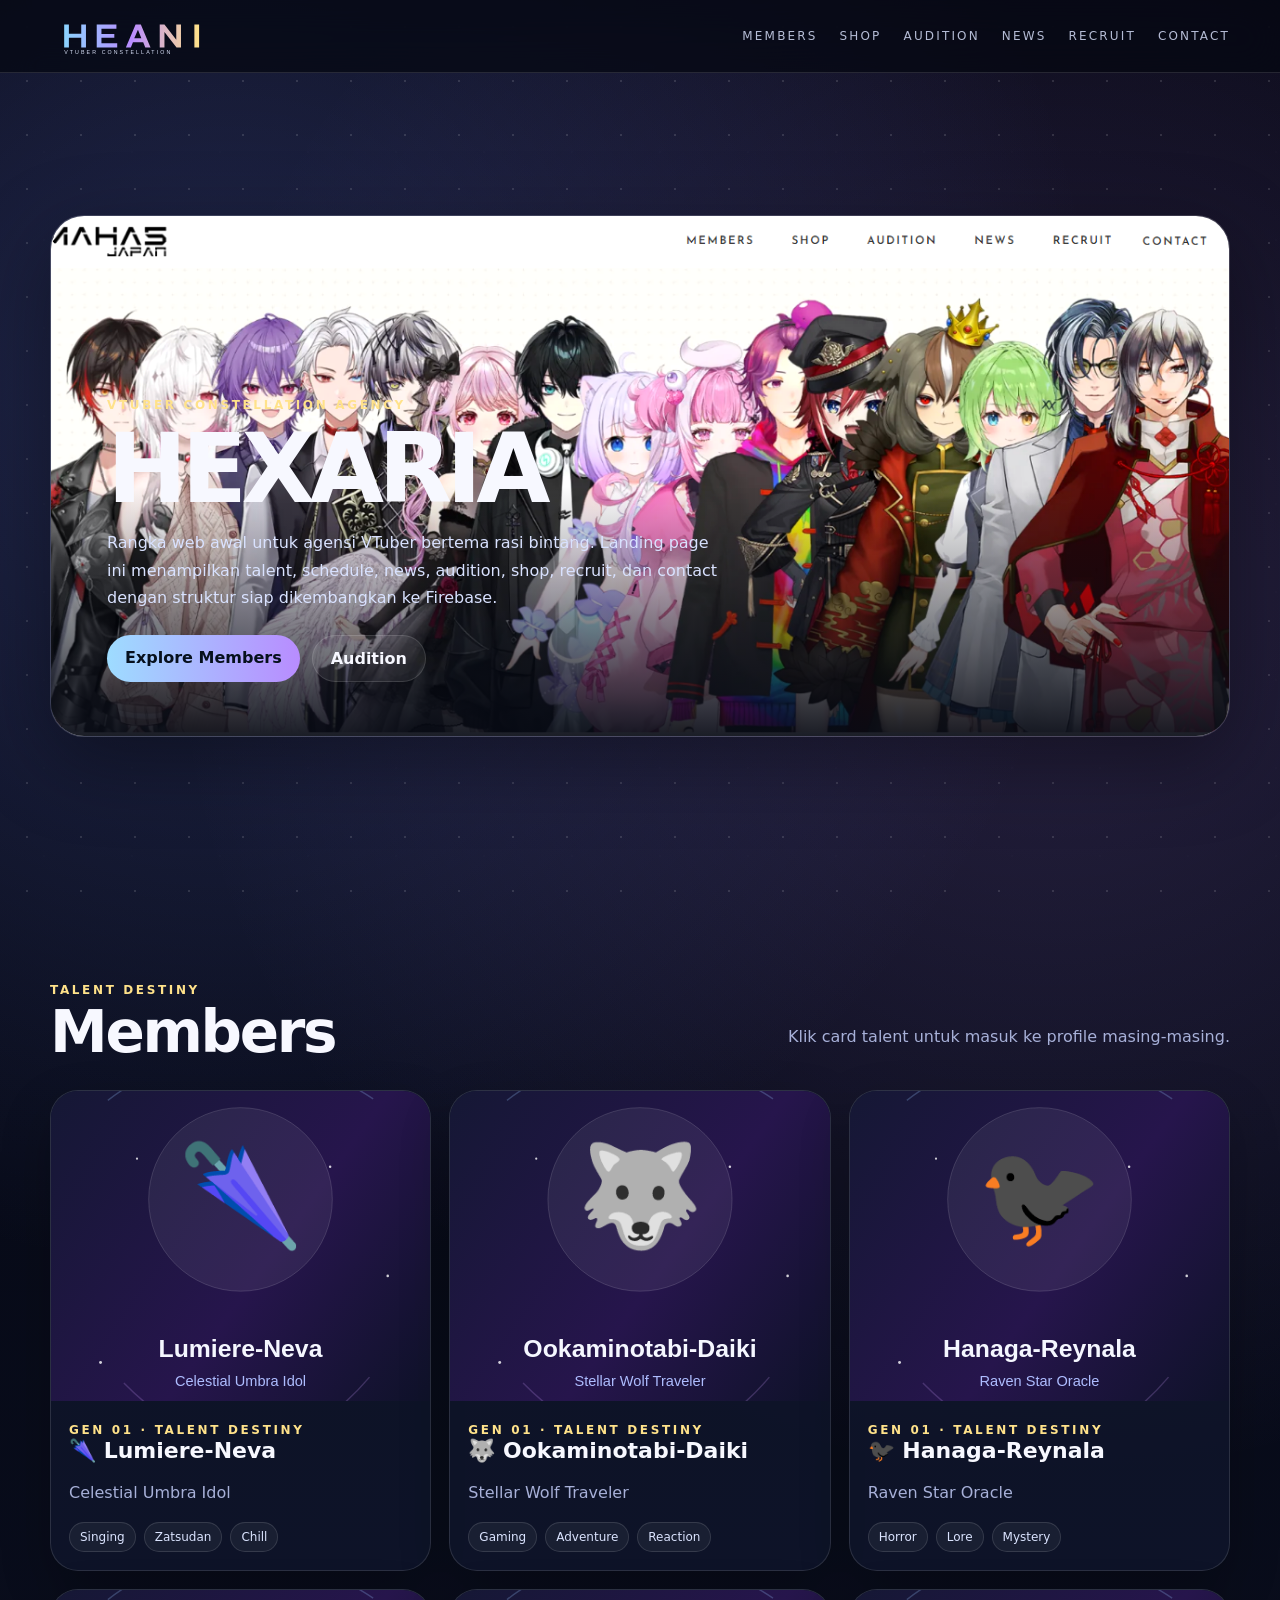
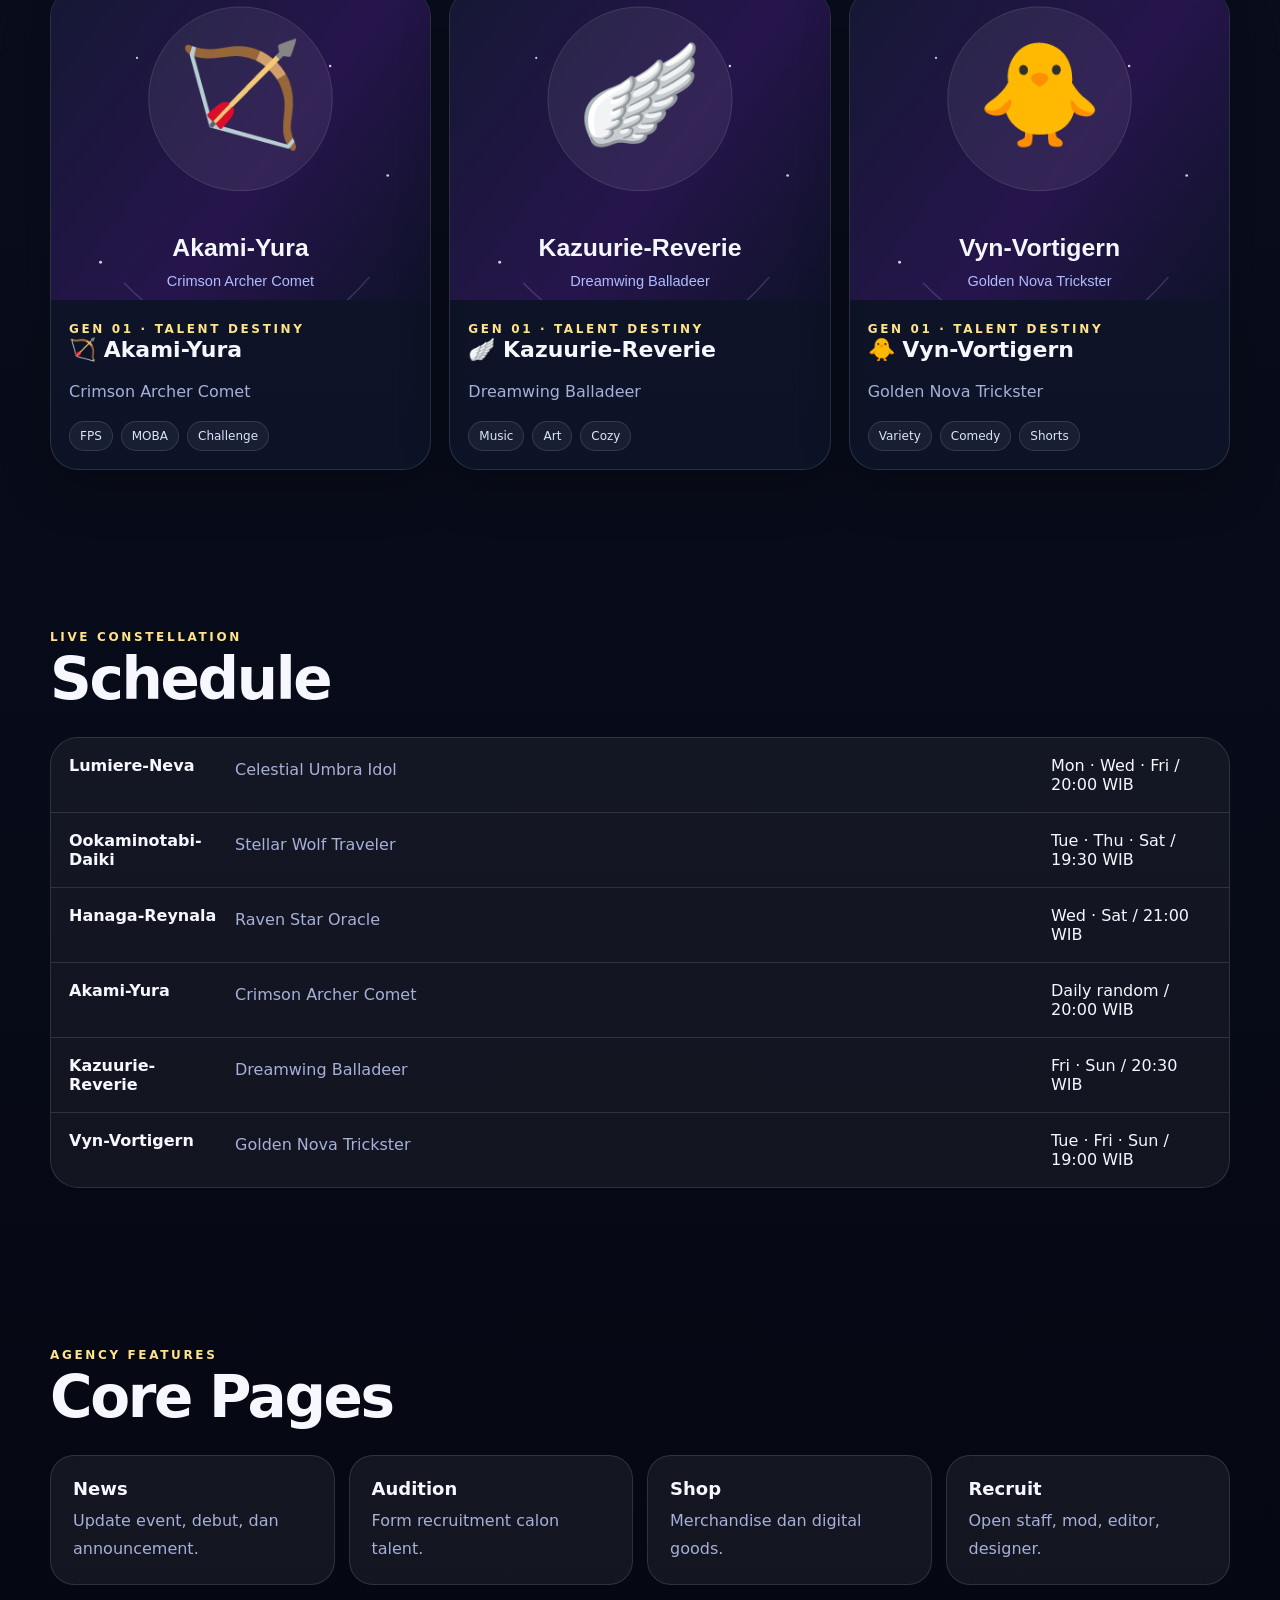
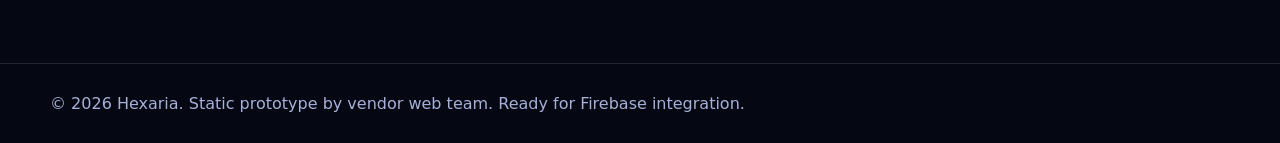
==== home.html @ 412ed4cd "Add files via upload" ====
<!doctype html><html lang="id"><head><meta charset="utf-8"><meta name="viewport" content="width=device-width,initial-scale=1"><title>Hexaria — VTuber Constellation</title><link rel="stylesheet" href="assets/css/style.css"></head><body><div class="stars"></div><header class="nav"><div class="container nav-inner"><a class="brand" href="home.html"><img src="assets/img/logo-hexaria.svg" alt="Hexaria logo"></a><nav class="nav-links"><a href="home.html#members">Members</a><a href="pages/shop.html">Shop</a><a href="pages/audition.html">Audition</a><a href="pages/news.html">News</a><a href="pages/recruit.html">Recruit</a><a href="pages/contact.html">Contact</a></nav><button class="hamb" type="button">Menu</button></div></header><main><section class="hero container"><div class="hero-grid"><div class="hero-card"><img src="assets/img/hero-talents.png" alt="Hexaria talent lineup"><div class="hero-copy"><span class="eyebrow">VTuber Constellation Agency</span><h1>HEXARIA</h1><p>Rangka web awal untuk agensi VTuber bertema rasi bintang. Landing page ini menampilkan talent, schedule, news, audition, shop, recruit, dan contact dengan struktur siap dikembangkan ke Firebase.</p><div class="actions"><a class="btn primary" href="#members">Explore Members</a><a class="btn" href="pages/audition.html">Audition</a></div></div></div></div></section><section id="members" class="section container"><div class="section-head"><div><span class="eyebrow">Talent Destiny</span><h2>Members</h2></div><p class="muted">Klik card talent untuk masuk ke profile masing-masing.</p></div><div id="talentGrid" class="talent-grid"></div></section><section class="section container"><div class="section-head"><div><span class="eyebrow">Live Constellation</span><h2>Schedule</h2></div></div><div id="scheduleRows" class="schedule"></div></section><section class="section container"><div class="section-head"><div><span class="eyebrow">Agency Features</span><h2>Core Pages</h2></div></div><div class="feature-grid"><a class="feature" href="pages/news.html"><b>News</b><span class="muted">Update event, debut, dan announcement.</span></a><a class="feature" href="pages/audition.html"><b>Audition</b><span class="muted">Form recruitment calon talent.</span></a><a class="feature" href="pages/shop.html"><b>Shop</b><span class="muted">Merchandise dan digital goods.</span></a><a class="feature" href="pages/recruit.html"><b>Recruit</b><span class="muted">Open staff, mod, editor, designer.</span></a></div></section></main><footer class="footer"><div class="container">© 2026 Hexaria. Static prototype by vendor web team. Ready for Firebase integration.</div></footer><script type="module" src="assets/js/app.js"></script><script type="module">Hexaria.initNav();Hexaria.renderTalents();Hexaria.renderSchedule();</script></body></html>
---- assets/css/style.css ----
:root{--bg:#070a14;--panel:rgba(16,22,44,.78);--panel2:rgba(255,255,255,.08);--text:#f7f8ff;--muted:#a7b0d8;--line:rgba(255,255,255,.12);--brand:#9edcff;--brand2:#b88cff;--gold:#ffe28a;--shadow:0 24px 80px rgba(0,0,0,.38)}*{box-sizing:border-box}html{scroll-behavior:smooth}body{margin:0;background:radial-gradient(circle at 18% 12%,rgba(119,140,255,.24),transparent 28%),radial-gradient(circle at 82% 18%,rgba(184,140,255,.18),transparent 30%),linear-gradient(180deg,#060713,#090d1c 52%,#050712);color:var(--text);font-family:Inter,ui-sans-serif,system-ui,-apple-system,Segoe UI,Arial,sans-serif;overflow-x:hidden}.stars,.stars:before,.stars:after{position:fixed;inset:0;content:"";pointer-events:none;background-image:radial-gradient(#fff 1px,transparent 1px);background-size:54px 54px;opacity:.13;z-index:-2}.stars:before{background-size:88px 88px;opacity:.09;transform:translateY(20px)}.stars:after{background-size:132px 132px;opacity:.06;transform:translateX(30px)}a{color:inherit;text-decoration:none}.container{width:min(1180px,calc(100% - 32px));margin:auto}.nav{position:sticky;top:0;z-index:20;backdrop-filter:blur(18px);background:rgba(5,7,17,.72);border-bottom:1px solid var(--line)}.nav-inner{height:72px;display:flex;align-items:center;justify-content:space-between;gap:16px}.brand{display:flex;align-items:center;gap:12px;font-weight:900;letter-spacing:.12em}.brand img{height:42px}.nav-links{display:flex;gap:22px;align-items:center;font-size:12px;letter-spacing:.18em;text-transform:uppercase;color:#dbe4ff}.nav-links a{opacity:.82}.nav-links a:hover{opacity:1;color:var(--brand)}.hamb{display:none;border:1px solid var(--line);background:var(--panel2);color:var(--text);border-radius:14px;padding:10px 12px}.hero{min-height:calc(100vh - 72px);display:grid;align-items:center;padding:42px 0 64px}.hero-grid{display:grid;grid-template-columns:1fr;gap:26px}.hero-card{position:relative;overflow:hidden;border:1px solid var(--line);background:linear-gradient(180deg,rgba(255,255,255,.08),rgba(255,255,255,.03));border-radius:34px;box-shadow:var(--shadow)}.hero-card img{display:block;width:100%;height:min(58vw,520px);object-fit:cover;object-position:center bottom;filter:saturate(1.08) contrast(1.03)}.hero-card:after{content:"";position:absolute;inset:auto 0 0;height:48%;background:linear-gradient(0deg,rgba(7,10,20,.92),transparent)}.hero-copy{position:absolute;left:clamp(20px,5vw,56px);bottom:clamp(18px,5vw,54px);z-index:2;max-width:650px}.eyebrow{color:var(--gold);font-weight:800;letter-spacing:.22em;text-transform:uppercase;font-size:12px}.hero h1{font-size:clamp(42px,8vw,96px);line-height:.92;margin:12px 0 12px;letter-spacing:-.06em}.hero p{color:#d9e2ff;line-height:1.7;max-width:620px}.actions{display:flex;gap:12px;flex-wrap:wrap;margin-top:24px}.btn{border:1px solid var(--line);border-radius:999px;padding:13px 18px;font-weight:800;background:rgba(255,255,255,.08);transition:.22s transform,.22s background}.btn:hover{transform:translateY(-2px);background:rgba(255,255,255,.14)}.btn.primary{background:linear-gradient(90deg,var(--brand),var(--brand2));color:#06101d;border:0}.section{padding:78px 0}.section-head{display:flex;align-items:end;justify-content:space-between;gap:18px;margin-bottom:24px}.section h2{font-size:clamp(30px,5vw,58px);margin:0;letter-spacing:-.04em}.muted{color:var(--muted);line-height:1.7}.talent-grid{display:grid;grid-template-columns:repeat(3,1fr);gap:18px}.talent-card{position:relative;overflow:hidden;border:1px solid var(--line);background:var(--panel);border-radius:28px;min-height:410px;box-shadow:0 20px 50px rgba(0,0,0,.24);transition:.25s transform,.25s border-color}.talent-card:hover{transform:translateY(-8px);border-color:rgba(158,220,255,.54)}.talent-card img{width:100%;height:310px;object-fit:cover;display:block}.talent-info{padding:18px}.talent-info h3{margin:0 0 6px;font-size:22px}.tags{display:flex;gap:8px;flex-wrap:wrap;margin-top:12px}.tag{font-size:12px;border:1px solid var(--line);border-radius:999px;padding:7px 10px;color:#dbe4ff;background:rgba(255,255,255,.05)}.feature-grid{display:grid;grid-template-columns:repeat(4,1fr);gap:14px}.feature{border:1px solid var(--line);border-radius:24px;background:rgba(255,255,255,.06);padding:22px}.feature b{display:block;font-size:18px;margin-bottom:8px}.schedule{border:1px solid var(--line);border-radius:28px;overflow:hidden;background:rgba(255,255,255,.05)}.row{display:grid;grid-template-columns:150px 1fr 160px;padding:18px;border-bottom:1px solid var(--line);gap:16px}.row:last-child{border-bottom:0}.footer{border-top:1px solid var(--line);padding:30px 0;color:var(--muted)}.loader-page{min-height:100vh;display:grid;place-items:center;padding:24px}.loader-box{text-align:center;width:min(560px,100%);border:1px solid var(--line);background:rgba(255,255,255,.06);border-radius:34px;padding:42px;box-shadow:var(--shadow)}.orbit{width:128px;height:128px;border:1px solid rgba(255,255,255,.16);border-radius:50%;margin:0 auto 26px;position:relative;animation:spin 2.8s linear infinite}.orbit:before,.orbit:after{content:"";position:absolute;border-radius:50%}.orbit:before{width:18px;height:18px;background:var(--brand);top:8px;left:18px;box-shadow:0 0 35px var(--brand)}.orbit:after{width:46px;height:46px;background:linear-gradient(135deg,var(--brand),var(--brand2));inset:40px;box-shadow:0 0 60px rgba(184,140,255,.6)}@keyframes spin{to{transform:rotate(360deg)}}.profile-hero{display:grid;grid-template-columns:420px 1fr;gap:34px;align-items:center;padding:62px 0}.profile-art{border:1px solid var(--line);border-radius:34px;overflow:hidden;background:rgba(255,255,255,.06);box-shadow:var(--shadow)}.profile-art img{display:block;width:100%}.profile-copy h1{font-size:clamp(40px,7vw,78px);line-height:.95;margin:8px 0 12px}.profile-stats{display:grid;grid-template-columns:repeat(3,1fr);gap:12px;margin:24px 0}.stat{border:1px solid var(--line);border-radius:18px;padding:14px;background:rgba(255,255,255,.06)}@media(max-width:900px){.nav-links{display:none;position:absolute;top:72px;left:16px;right:16px;flex-direction:column;align-items:stretch;padding:18px;border:1px solid var(--line);border-radius:22px;background:rgba(8,11,24,.96)}.nav-links.open{display:flex}.hamb{display:block}.talent-grid{grid-template-columns:1fr 1fr}.feature-grid{grid-template-columns:1fr 1fr}.profile-hero{grid-template-columns:1fr}.row{grid-template-columns:1fr}.hero-card img{height:540px}}@media(max-width:560px){.container{width:min(100% - 22px,1180px)}.talent-grid,.feature-grid{grid-template-columns:1fr}.hero-card{border-radius:24px}.hero-card img{height:560px}.hero-copy{left:18px;right:18px}.loader-box{padding:28px}.profile-stats{grid-template-columns:1fr}.brand img{height:34px}}@media(prefers-reduced-motion:reduce){*,*:before,*:after{animation:none!important;transition:none!important}}
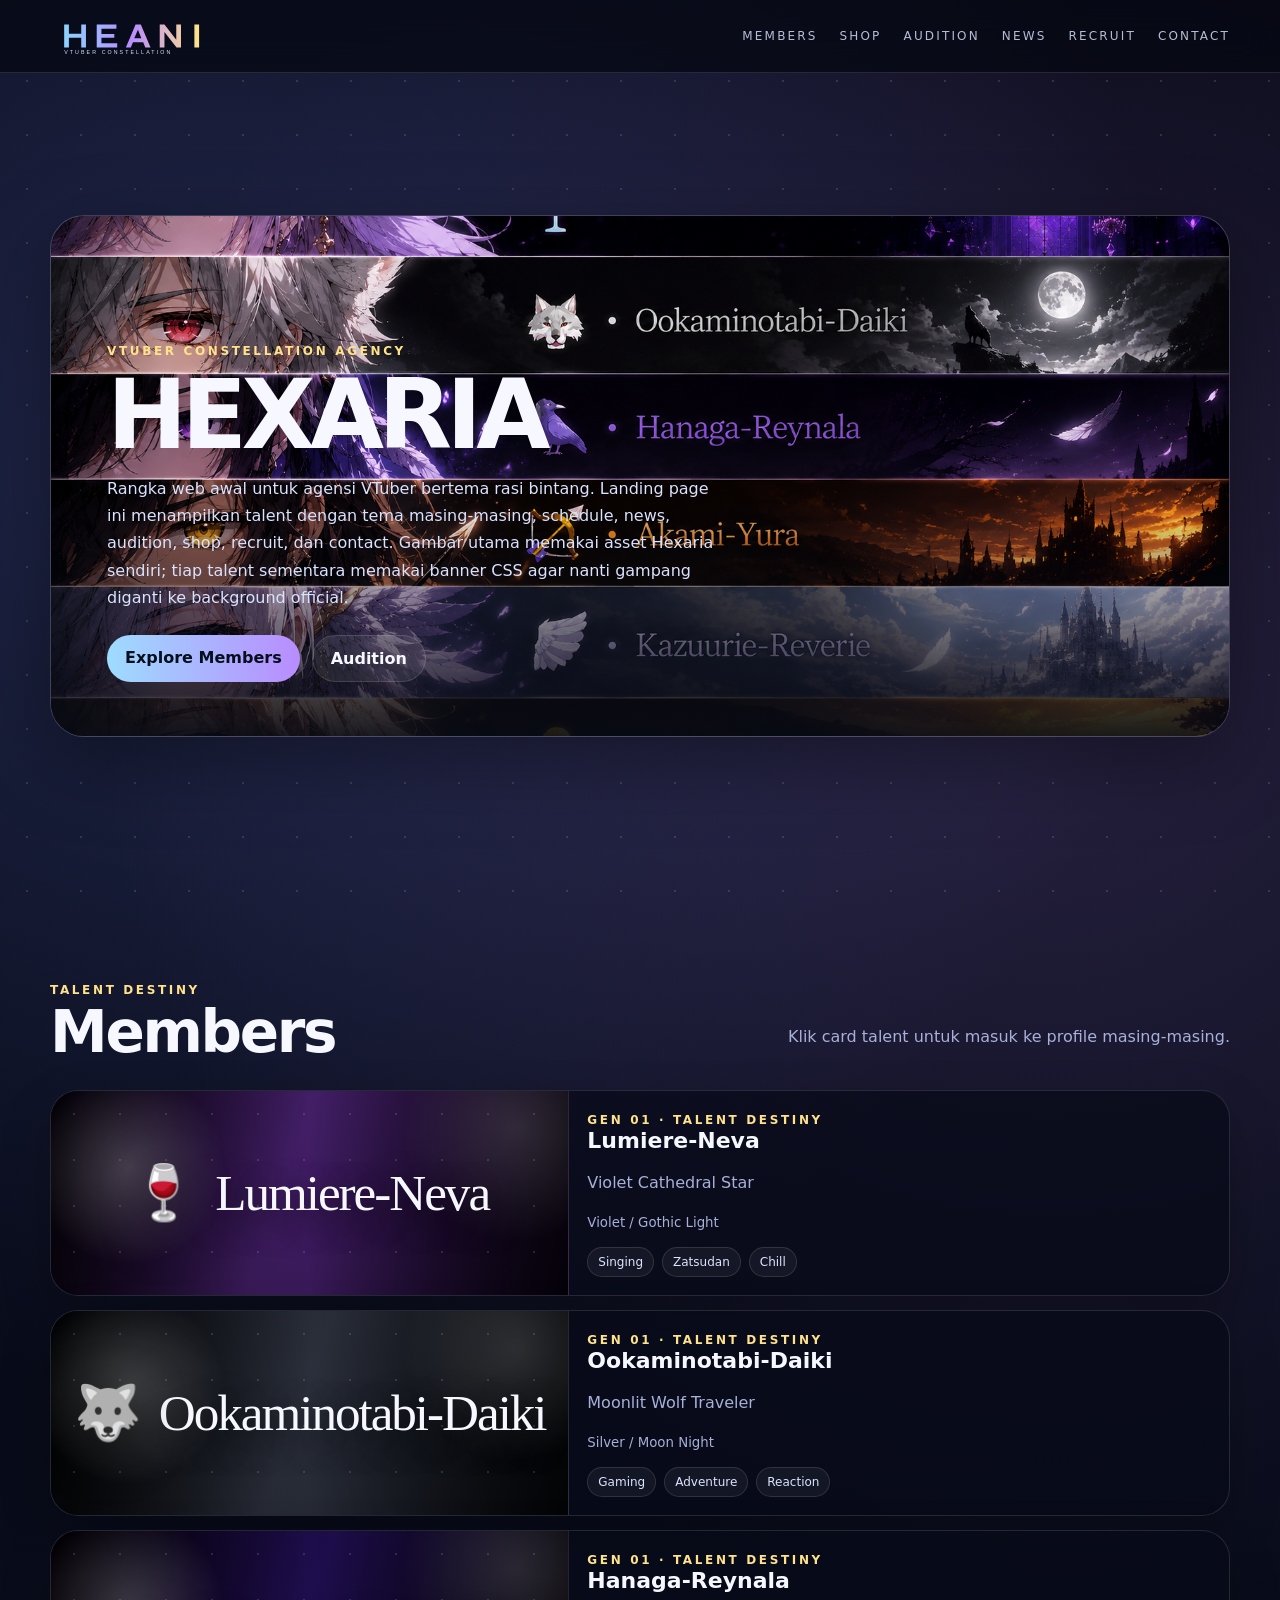
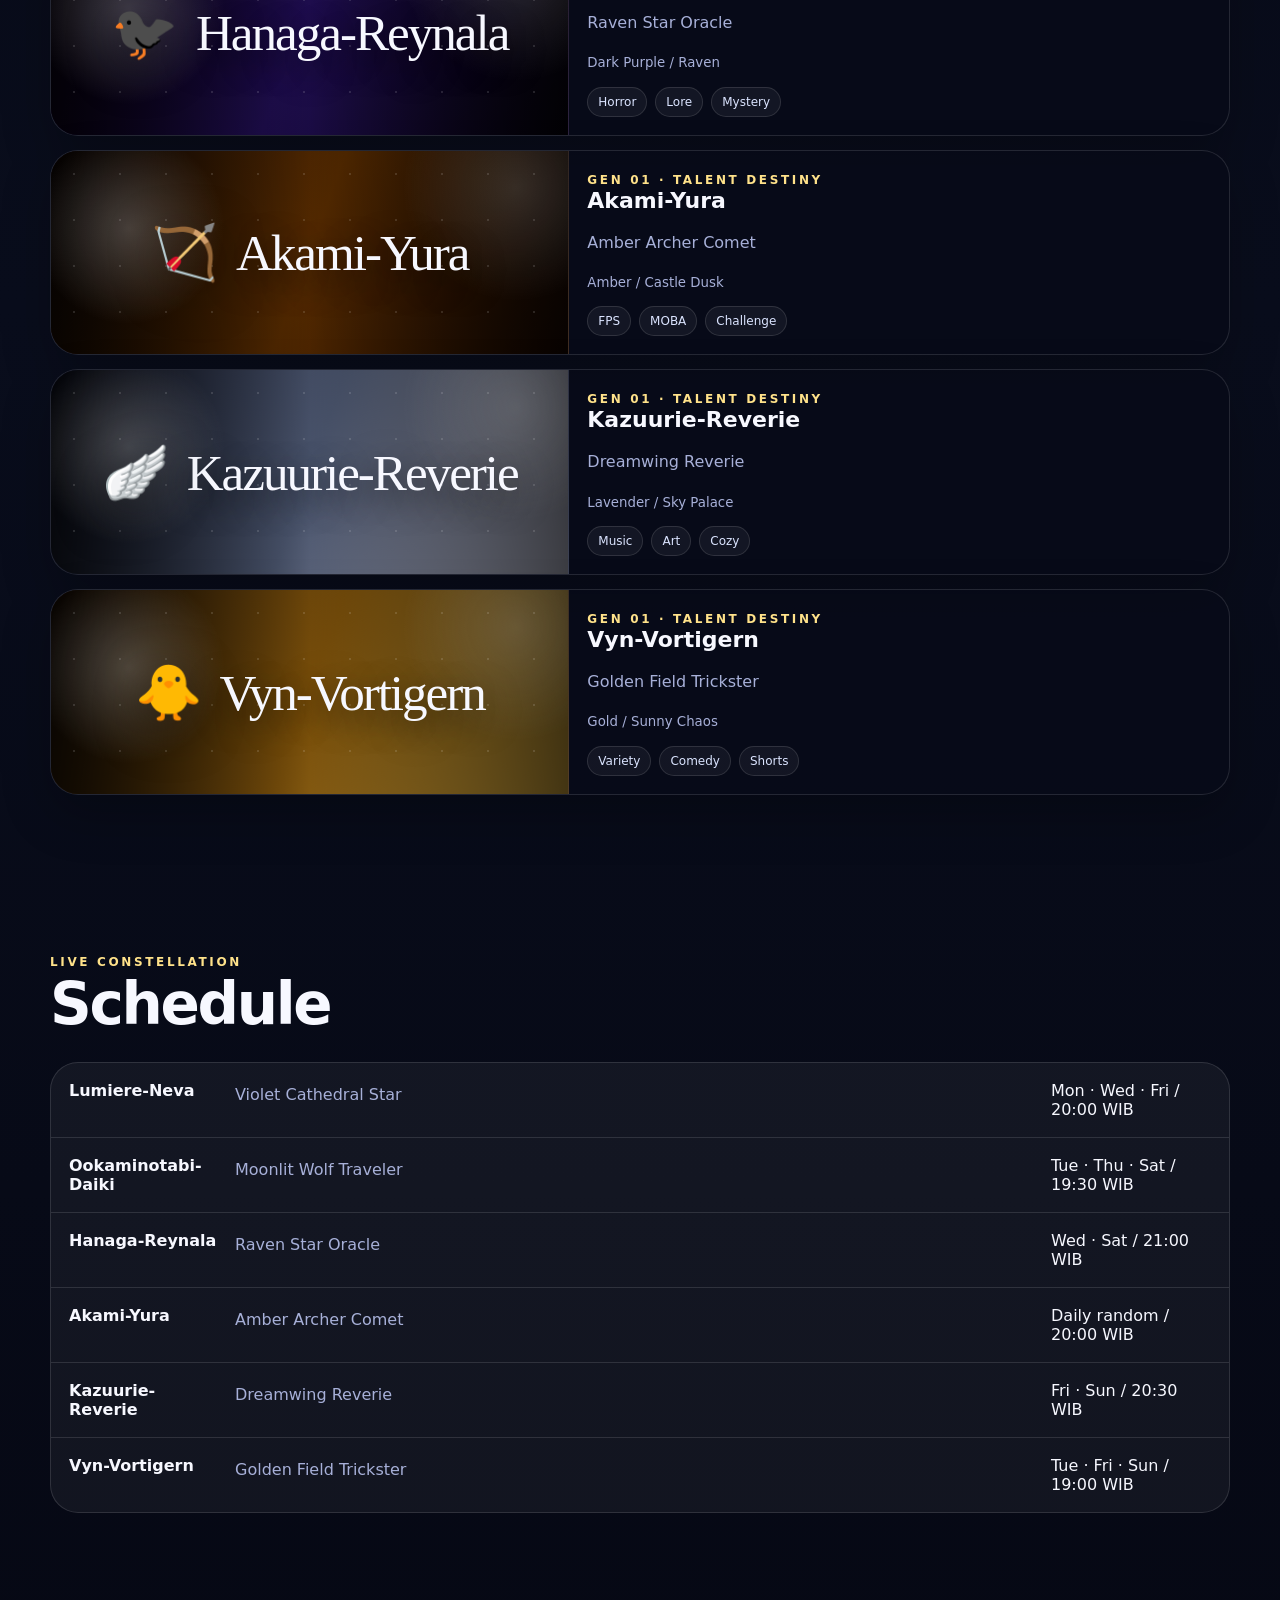
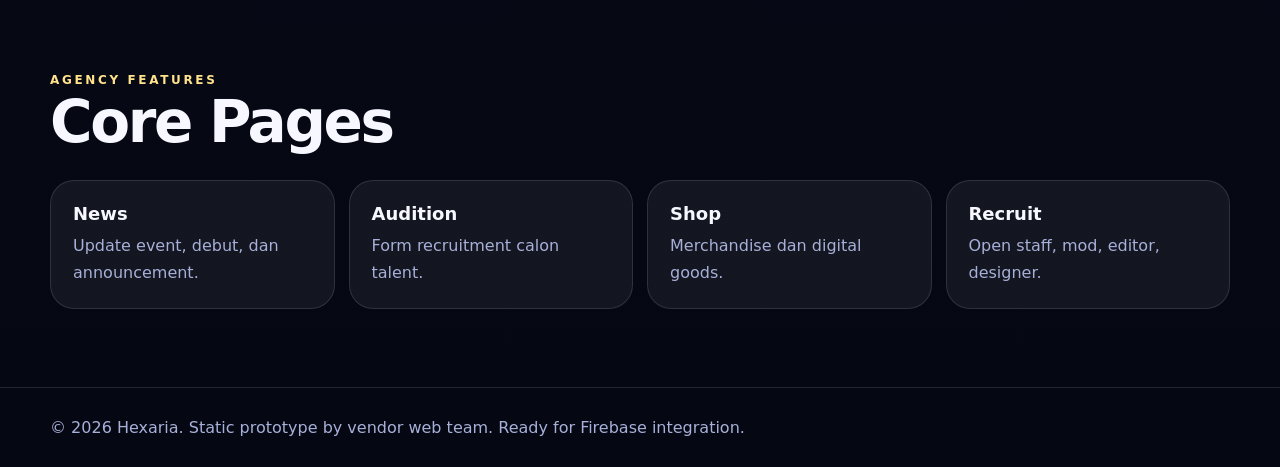
==== commit 8dae3ed4: "Add files via upload" ====
--- a/home.html
+++ b/home.html
@@ -1 +1 @@
-<!doctype html><html lang="id"><head><meta charset="utf-8"><meta name="viewport" content="width=device-width,initial-scale=1"><title>Hexaria — VTuber Constellation</title><link rel="stylesheet" href="assets/css/style.css"></head><body><div class="stars"></div><header class="nav"><div class="container nav-inner"><a class="brand" href="home.html"><img src="assets/img/logo-hexaria.svg" alt="Hexaria logo"></a><nav class="nav-links"><a href="home.html#members">Members</a><a href="pages/shop.html">Shop</a><a href="pages/audition.html">Audition</a><a href="pages/news.html">News</a><a href="pages/recruit.html">Recruit</a><a href="pages/contact.html">Contact</a></nav><button class="hamb" type="button">Menu</button></div></header><main><section class="hero container"><div class="hero-grid"><div class="hero-card"><img src="assets/img/hero-talents.png" alt="Hexaria talent lineup"><div class="hero-copy"><span class="eyebrow">VTuber Constellation Agency</span><h1>HEXARIA</h1><p>Rangka web awal untuk agensi VTuber bertema rasi bintang. Landing page ini menampilkan talent, schedule, news, audition, shop, recruit, dan contact dengan struktur siap dikembangkan ke Firebase.</p><div class="actions"><a class="btn primary" href="#members">Explore Members</a><a class="btn" href="pages/audition.html">Audition</a></div></div></div></div></section><section id="members" class="section container"><div class="section-head"><div><span class="eyebrow">Talent Destiny</span><h2>Members</h2></div><p class="muted">Klik card talent untuk masuk ke profile masing-masing.</p></div><div id="talentGrid" class="talent-grid"></div></section><section class="section container"><div class="section-head"><div><span class="eyebrow">Live Constellation</span><h2>Schedule</h2></div></div><div id="scheduleRows" class="schedule"></div></section><section class="section container"><div class="section-head"><div><span class="eyebrow">Agency Features</span><h2>Core Pages</h2></div></div><div class="feature-grid"><a class="feature" href="pages/news.html"><b>News</b><span class="muted">Update event, debut, dan announcement.</span></a><a class="feature" href="pages/audition.html"><b>Audition</b><span class="muted">Form recruitment calon talent.</span></a><a class="feature" href="pages/shop.html"><b>Shop</b><span class="muted">Merchandise dan digital goods.</span></a><a class="feature" href="pages/recruit.html"><b>Recruit</b><span class="muted">Open staff, mod, editor, designer.</span></a></div></section></main><footer class="footer"><div class="container">© 2026 Hexaria. Static prototype by vendor web team. Ready for Firebase integration.</div></footer><script type="module" src="assets/js/app.js"></script><script type="module">Hexaria.initNav();Hexaria.renderTalents();Hexaria.renderSchedule();</script></body></html>+<!doctype html><html lang="id"><head><meta charset="utf-8"><meta name="viewport" content="width=device-width,initial-scale=1"><title>Hexaria — VTuber Constellation</title><link rel="stylesheet" href="assets/css/style.css"></head><body><div class="stars"></div><header class="nav"><div class="container nav-inner"><a class="brand" href="home.html"><img src="assets/img/logo-hexaria.svg" alt="Hexaria logo"></a><nav class="nav-links"><a href="home.html#members">Members</a><a href="pages/shop.html">Shop</a><a href="pages/audition.html">Audition</a><a href="pages/news.html">News</a><a href="pages/recruit.html">Recruit</a><a href="pages/contact.html">Contact</a></nav><button class="hamb" type="button">Menu</button></div></header><main><section class="hero container"><div class="hero-grid"><div class="hero-card"><img src="assets/img/talent-destiny-banner.png" alt="Hexaria talent destiny banner"><div class="hero-copy"><span class="eyebrow">VTuber Constellation Agency</span><h1>HEXARIA</h1><p>Rangka web awal untuk agensi VTuber bertema rasi bintang. Landing page ini menampilkan talent dengan tema masing-masing, schedule, news, audition, shop, recruit, dan contact. Gambar utama memakai asset Hexaria sendiri; tiap talent sementara memakai banner CSS agar nanti gampang diganti ke background official.</p><div class="actions"><a class="btn primary" href="#members">Explore Members</a><a class="btn" href="pages/audition.html">Audition</a></div></div></div></div></section><section id="members" class="section container"><div class="section-head"><div><span class="eyebrow">Talent Destiny</span><h2>Members</h2></div><p class="muted">Klik card talent untuk masuk ke profile masing-masing.</p></div><div id="talentGrid" class="talent-grid"></div></section><section class="section container"><div class="section-head"><div><span class="eyebrow">Live Constellation</span><h2>Schedule</h2></div></div><div id="scheduleRows" class="schedule"></div></section><section class="section container"><div class="section-head"><div><span class="eyebrow">Agency Features</span><h2>Core Pages</h2></div></div><div class="feature-grid"><a class="feature" href="pages/news.html"><b>News</b><span class="muted">Update event, debut, dan announcement.</span></a><a class="feature" href="pages/audition.html"><b>Audition</b><span class="muted">Form recruitment calon talent.</span></a><a class="feature" href="pages/shop.html"><b>Shop</b><span class="muted">Merchandise dan digital goods.</span></a><a class="feature" href="pages/recruit.html"><b>Recruit</b><span class="muted">Open staff, mod, editor, designer.</span></a></div></section></main><footer class="footer"><div class="container">© 2026 Hexaria. Static prototype by vendor web team. Ready for Firebase integration.</div></footer><script type="module" src="assets/js/app.js"></script><script type="module">Hexaria.initNav();Hexaria.renderTalents();Hexaria.renderSchedule();</script></body></html>
--- a/assets/css/style.css
+++ b/assets/css/style.css
@@ -1 +1,4 @@
- :root{--bg:#070a14;--panel:rgba(16,22,44,.78);--panel2:rgba(255,255,255,.08);--text:#f7f8ff;--muted:#a7b0d8;--line:rgba(255,255,255,.12);--brand:#9edcff;--brand2:#b88cff;--gold:#ffe28a;--shadow:0 24px 80px rgba(0,0,0,.38)}*{box-sizing:border-box}html{scroll-behavior:smooth}body{margin:0;background:radial-gradient(circle at 18% 12%,rgba(119,140,255,.24),transparent 28%),radial-gradient(circle at 82% 18%,rgba(184,140,255,.18),transparent 30%),linear-gradient(180deg,#060713,#090d1c 52%,#050712);color:var(--text);font-family:Inter,ui-sans-serif,system-ui,-apple-system,Segoe UI,Arial,sans-serif;overflow-x:hidden}.stars,.stars:before,.stars:after{position:fixed;inset:0;content:"";pointer-events:none;background-image:radial-gradient(#fff 1px,transparent 1px);background-size:54px 54px;opacity:.13;z-index:-2}.stars:before{background-size:88px 88px;opacity:.09;transform:translateY(20px)}.stars:after{background-size:132px 132px;opacity:.06;transform:translateX(30px)}a{color:inherit;text-decoration:none}.container{width:min(1180px,calc(100% - 32px));margin:auto}.nav{position:sticky;top:0;z-index:20;backdrop-filter:blur(18px);background:rgba(5,7,17,.72);border-bottom:1px solid var(--line)}.nav-inner{height:72px;display:flex;align-items:center;justify-content:space-between;gap:16px}.brand{display:flex;align-items:center;gap:12px;font-weight:900;letter-spacing:.12em}.brand img{height:42px}.nav-links{display:flex;gap:22px;align-items:center;font-size:12px;letter-spacing:.18em;text-transform:uppercase;color:#dbe4ff}.nav-links a{opacity:.82}.nav-links a:hover{opacity:1;color:var(--brand)}.hamb{display:none;border:1px solid var(--line);background:var(--panel2);color:var(--text);border-radius:14px;padding:10px 12px}.hero{min-height:calc(100vh - 72px);display:grid;align-items:center;padding:42px 0 64px}.hero-grid{display:grid;grid-template-columns:1fr;gap:26px}.hero-card{position:relative;overflow:hidden;border:1px solid var(--line);background:linear-gradient(180deg,rgba(255,255,255,.08),rgba(255,255,255,.03));border-radius:34px;box-shadow:var(--shadow)}.hero-card img{display:block;width:100%;height:min(58vw,520px);object-fit:cover;object-position:center bottom;filter:saturate(1.08) contrast(1.03)}.hero-card:after{content:"";position:absolute;inset:auto 0 0;height:48%;background:linear-gradient(0deg,rgba(7,10,20,.92),transparent)}.hero-copy{position:absolute;left:clamp(20px,5vw,56px);bottom:clamp(18px,5vw,54px);z-index:2;max-width:650px}.eyebrow{color:var(--gold);font-weight:800;letter-spacing:.22em;text-transform:uppercase;font-size:12px}.hero h1{font-size:clamp(42px,8vw,96px);line-height:.92;margin:12px 0 12px;letter-spacing:-.06em}.hero p{color:#d9e2ff;line-height:1.7;max-width:620px}.actions{display:flex;gap:12px;flex-wrap:wrap;margin-top:24px}.btn{border:1px solid var(--line);border-radius:999px;padding:13px 18px;font-weight:800;background:rgba(255,255,255,.08);transition:.22s transform,.22s background}.btn:hover{transform:translateY(-2px);background:rgba(255,255,255,.14)}.btn.primary{background:linear-gradient(90deg,var(--brand),var(--brand2));color:#06101d;border:0}.section{padding:78px 0}.section-head{display:flex;align-items:end;justify-content:space-between;gap:18px;margin-bottom:24px}.section h2{font-size:clamp(30px,5vw,58px);margin:0;letter-spacing:-.04em}.muted{color:var(--muted);line-height:1.7}.talent-grid{display:grid;grid-template-columns:repeat(3,1fr);gap:18px}.talent-card{position:relative;overflow:hidden;border:1px solid var(--line);background:var(--panel);border-radius:28px;min-height:410px;box-shadow:0 20px 50px rgba(0,0,0,.24);transition:.25s transform,.25s border-color}.talent-card:hover{transform:translateY(-8px);border-color:rgba(158,220,255,.54)}.talent-card img{width:100%;height:310px;object-fit:cover;display:block}.talent-info{padding:18px}.talent-info h3{margin:0 0 6px;font-size:22px}.tags{display:flex;gap:8px;flex-wrap:wrap;margin-top:12px}.tag{font-size:12px;border:1px solid var(--line);border-radius:999px;padding:7px 10px;color:#dbe4ff;background:rgba(255,255,255,.05)}.feature-grid{display:grid;grid-template-columns:repeat(4,1fr);gap:14px}.feature{border:1px solid var(--line);border-radius:24px;background:rgba(255,255,255,.06);padding:22px}.feature b{display:block;font-size:18px;margin-bottom:8px}.schedule{border:1px solid var(--line);border-radius:28px;overflow:hidden;background:rgba(255,255,255,.05)}.row{display:grid;grid-template-columns:150px 1fr 160px;padding:18px;border-bottom:1px solid var(--line);gap:16px}.row:last-child{border-bottom:0}.footer{border-top:1px solid var(--line);padding:30px 0;color:var(--muted)}.loader-page{min-height:100vh;display:grid;place-items:center;padding:24px}.loader-box{text-align:center;width:min(560px,100%);border:1px solid var(--line);background:rgba(255,255,255,.06);border-radius:34px;padding:42px;box-shadow:var(--shadow)}.orbit{width:128px;height:128px;border:1px solid rgba(255,255,255,.16);border-radius:50%;margin:0 auto 26px;position:relative;animation:spin 2.8s linear infinite}.orbit:before,.orbit:after{content:"";position:absolute;border-radius:50%}.orbit:before{width:18px;height:18px;background:var(--brand);top:8px;left:18px;box-shadow:0 0 35px var(--brand)}.orbit:after{width:46px;height:46px;background:linear-gradient(135deg,var(--brand),var(--brand2));inset:40px;box-shadow:0 0 60px rgba(184,140,255,.6)}@keyframes spin{to{transform:rotate(360deg)}}.profile-hero{display:grid;grid-template-columns:420px 1fr;gap:34px;align-items:center;padding:62px 0}.profile-art{border:1px solid var(--line);border-radius:34px;overflow:hidden;background:rgba(255,255,255,.06);box-shadow:var(--shadow)}.profile-art img{display:block;width:100%}.profile-copy h1{font-size:clamp(40px,7vw,78px);line-height:.95;margin:8px 0 12px}.profile-stats{display:grid;grid-template-columns:repeat(3,1fr);gap:12px;margin:24px 0}.stat{border:1px solid var(--line);border-radius:18px;padding:14px;background:rgba(255,255,255,.06)}@media(max-width:900px){.nav-links{display:none;position:absolute;top:72px;left:16px;right:16px;flex-direction:column;align-items:stretch;padding:18px;border:1px solid var(--line);border-radius:22px;background:rgba(8,11,24,.96)}.nav-links.open{display:flex}.hamb{display:block}.talent-grid{grid-template-columns:1fr 1fr}.feature-grid{grid-template-columns:1fr 1fr}.profile-hero{grid-template-columns:1fr}.row{grid-template-columns:1fr}.hero-card img{height:540px}}@media(max-width:560px){.container{width:min(100% - 22px,1180px)}.talent-grid,.feature-grid{grid-template-columns:1fr}.hero-card{border-radius:24px}.hero-card img{height:560px}.hero-copy{left:18px;right:18px}.loader-box{padding:28px}.profile-stats{grid-template-columns:1fr}.brand img{height:34px}}@media(prefers-reduced-motion:reduce){*,*:before,*:after{animation:none!important;transition:none!important}}+ :root{--bg:#070a14;--panel:rgba(16,22,44,.78);--panel2:rgba(255,255,255,.08);--text:#f7f8ff;--muted:#a7b0d8;--line:rgba(255,255,255,.12);--brand:#9edcff;--brand2:#b88cff;--gold:#ffe28a;--shadow:0 24px 80px rgba(0,0,0,.38)}*{box-sizing:border-box}html{scroll-behavior:smooth}body{margin:0;background:radial-gradient(circle at 18% 12%,rgba(119,140,255,.24),transparent 28%),radial-gradient(circle at 82% 18%,rgba(184,140,255,.18),transparent 30%),linear-gradient(180deg,#060713,#090d1c 52%,#050712);color:var(--text);font-family:Inter,ui-sans-serif,system-ui,-apple-system,Segoe UI,Arial,sans-serif;overflow-x:hidden}.stars,.stars:before,.stars:after{position:fixed;inset:0;content:"";pointer-events:none;background-image:radial-gradient(#fff 1px,transparent 1px);background-size:54px 54px;opacity:.13;z-index:-2}.stars:before{background-size:88px 88px;opacity:.09;transform:translateY(20px)}.stars:after{background-size:132px 132px;opacity:.06;transform:translateX(30px)}a{color:inherit;text-decoration:none}.container{width:min(1180px,calc(100% - 32px));margin:auto}.nav{position:sticky;top:0;z-index:20;backdrop-filter:blur(18px);background:rgba(5,7,17,.72);border-bottom:1px solid var(--line)}.nav-inner{height:72px;display:flex;align-items:center;justify-content:space-between;gap:16px}.brand{display:flex;align-items:center;gap:12px;font-weight:900;letter-spacing:.12em}.brand img{height:42px}.nav-links{display:flex;gap:22px;align-items:center;font-size:12px;letter-spacing:.18em;text-transform:uppercase;color:#dbe4ff}.nav-links a{opacity:.82}.nav-links a:hover{opacity:1;color:var(--brand)}.hamb{display:none;border:1px solid var(--line);background:var(--panel2);color:var(--text);border-radius:14px;padding:10px 12px}.hero{min-height:calc(100vh - 72px);display:grid;align-items:center;padding:42px 0 64px}.hero-grid{display:grid;grid-template-columns:1fr;gap:26px}.hero-card{position:relative;overflow:hidden;border:1px solid var(--line);background:linear-gradient(180deg,rgba(255,255,255,.08),rgba(255,255,255,.03));border-radius:34px;box-shadow:var(--shadow)}.hero-card img{display:block;width:100%;height:min(58vw,520px);object-fit:cover;object-position:center bottom;filter:saturate(1.08) contrast(1.03)}.hero-card:after{content:"";position:absolute;inset:auto 0 0;height:48%;background:linear-gradient(0deg,rgba(7,10,20,.92),transparent)}.hero-copy{position:absolute;left:clamp(20px,5vw,56px);bottom:clamp(18px,5vw,54px);z-index:2;max-width:650px}.eyebrow{color:var(--gold);font-weight:800;letter-spacing:.22em;text-transform:uppercase;font-size:12px}.hero h1{font-size:clamp(42px,8vw,96px);line-height:.92;margin:12px 0 12px;letter-spacing:-.06em}.hero p{color:#d9e2ff;line-height:1.7;max-width:620px}.actions{display:flex;gap:12px;flex-wrap:wrap;margin-top:24px}.btn{border:1px solid var(--line);border-radius:999px;padding:13px 18px;font-weight:800;background:rgba(255,255,255,.08);transition:.22s transform,.22s background}.btn:hover{transform:translateY(-2px);background:rgba(255,255,255,.14)}.btn.primary{background:linear-gradient(90deg,var(--brand),var(--brand2));color:#06101d;border:0}.section{padding:78px 0}.section-head{display:flex;align-items:end;justify-content:space-between;gap:18px;margin-bottom:24px}.section h2{font-size:clamp(30px,5vw,58px);margin:0;letter-spacing:-.04em}.muted{color:var(--muted);line-height:1.7}.talent-grid{display:grid;grid-template-columns:repeat(3,1fr);gap:18px}.talent-card{position:relative;overflow:hidden;border:1px solid var(--line);background:var(--panel);border-radius:28px;min-height:410px;box-shadow:0 20px 50px rgba(0,0,0,.24);transition:.25s transform,.25s border-color}.talent-card:hover{transform:translateY(-8px);border-color:rgba(158,220,255,.54)}.talent-card img{width:100%;height:310px;object-fit:cover;display:block}.talent-info{padding:18px}.talent-info h3{margin:0 0 6px;font-size:22px}.tags{display:flex;gap:8px;flex-wrap:wrap;margin-top:12px}.tag{font-size:12px;border:1px solid var(--line);border-radius:999px;padding:7px 10px;color:#dbe4ff;background:rgba(255,255,255,.05)}.feature-grid{display:grid;grid-template-columns:repeat(4,1fr);gap:14px}.feature{border:1px solid var(--line);border-radius:24px;background:rgba(255,255,255,.06);padding:22px}.feature b{display:block;font-size:18px;margin-bottom:8px}.schedule{border:1px solid var(--line);border-radius:28px;overflow:hidden;background:rgba(255,255,255,.05)}.row{display:grid;grid-template-columns:150px 1fr 160px;padding:18px;border-bottom:1px solid var(--line);gap:16px}.row:last-child{border-bottom:0}.footer{border-top:1px solid var(--line);padding:30px 0;color:var(--muted)}.loader-page{min-height:100vh;display:grid;place-items:center;padding:24px}.loader-box{text-align:center;width:min(560px,100%);border:1px solid var(--line);background:rgba(255,255,255,.06);border-radius:34px;padding:42px;box-shadow:var(--shadow)}.orbit{width:128px;height:128px;border:1px solid rgba(255,255,255,.16);border-radius:50%;margin:0 auto 26px;position:relative;animation:spin 2.8s linear infinite}.orbit:before,.orbit:after{content:"";position:absolute;border-radius:50%}.orbit:before{width:18px;height:18px;background:var(--brand);top:8px;left:18px;box-shadow:0 0 35px var(--brand)}.orbit:after{width:46px;height:46px;background:linear-gradient(135deg,var(--brand),var(--brand2));inset:40px;box-shadow:0 0 60px rgba(184,140,255,.6)}@keyframes spin{to{transform:rotate(360deg)}}.profile-hero{display:grid;grid-template-columns:420px 1fr;gap:34px;align-items:center;padding:62px 0}.profile-art{border:1px solid var(--line);border-radius:34px;overflow:hidden;background:rgba(255,255,255,.06);box-shadow:var(--shadow)}.profile-art img{display:block;width:100%}.profile-copy h1{font-size:clamp(40px,7vw,78px);line-height:.95;margin:8px 0 12px}.profile-stats{display:grid;grid-template-columns:repeat(3,1fr);gap:12px;margin:24px 0}.stat{border:1px solid var(--line);border-radius:18px;padding:14px;background:rgba(255,255,255,.06)}@media(max-width:900px){.nav-links{display:none;position:absolute;top:72px;left:16px;right:16px;flex-direction:column;align-items:stretch;padding:18px;border:1px solid var(--line);border-radius:22px;background:rgba(8,11,24,.96)}.nav-links.open{display:flex}.hamb{display:block}.talent-grid{grid-template-columns:1fr 1fr}.feature-grid{grid-template-columns:1fr 1fr}.profile-hero{grid-template-columns:1fr}.row{grid-template-columns:1fr}.hero-card img{height:540px}}@media(max-width:560px){.container{width:min(100% - 22px,1180px)}.talent-grid,.feature-grid{grid-template-columns:1fr}.hero-card{border-radius:24px}.hero-card img{height:560px}.hero-copy{left:18px;right:18px}.loader-box{padding:28px}.profile-stats{grid-template-columns:1fr}.brand img{height:34px}}@media(prefers-reduced-motion:reduce){*,*:before,*:after{animation:none!important;transition:none!important}}
+
+/* Hexaria Talent Theme Cards - CSS placeholder sebelum banner official masuk */
+.talent-grid{grid-template-columns:1fr;gap:14px}.talent-card{min-height:auto;display:grid;grid-template-columns:minmax(300px,44%) 1fr;align-items:stretch;background:rgba(8,10,24,.72)}.talent-card:hover{transform:translateY(-4px) scale(1.008)}.talent-banner{min-height:190px;position:relative;display:flex;align-items:center;justify-content:center;gap:18px;overflow:hidden;border-right:1px solid var(--line);isolation:isolate}.talent-banner:before{content:"";position:absolute;inset:0;background:radial-gradient(circle at 15% 38%,rgba(255,255,255,.22),transparent 21%),radial-gradient(circle at 90% 18%,rgba(255,255,255,.14),transparent 23%),linear-gradient(90deg,rgba(0,0,0,.78),rgba(0,0,0,.15),rgba(0,0,0,.72));z-index:-1}.talent-banner:after{content:"";position:absolute;inset:0;background-image:radial-gradient(rgba(255,255,255,.9) 1px,transparent 1px);background-size:46px 46px;opacity:.14;z-index:-1}.talent-icon{font-size:54px;filter:drop-shadow(0 12px 24px rgba(0,0,0,.55))}.talent-name{font-family:Georgia,serif;font-size:clamp(26px,4vw,52px);letter-spacing:-.04em;text-shadow:0 10px 34px rgba(0,0,0,.7)}.theme-lumiere .talent-banner,.theme-lumiere.profile-cover,.theme-lumiere.profile-banner{background:linear-gradient(110deg,#12051f,#4f247a 45%,#12051f),radial-gradient(circle at 80% 20%,#f4a6ff,transparent 28%)}.theme-daiki .talent-banner,.theme-daiki.profile-cover,.theme-daiki.profile-banner{background:linear-gradient(110deg,#07090e,#333846 48%,#0a0d14),radial-gradient(circle at 78% 24%,#e9ecff,transparent 14%)}.theme-reynala .talent-banner,.theme-reynala.profile-cover,.theme-reynala.profile-banner{background:linear-gradient(110deg,#090012,#24105c 48%,#07040f),radial-gradient(circle at 85% 32%,#9d74ff,transparent 22%)}.theme-yura .talent-banner,.theme-yura.profile-cover,.theme-yura.profile-banner{background:linear-gradient(110deg,#140806,#613000 50%,#1c0903),radial-gradient(circle at 82% 28%,#ffbb55,transparent 24%)}.theme-kazuurie .talent-banner,.theme-kazuurie.profile-cover,.theme-kazuurie.profile-banner{background:linear-gradient(110deg,#101427,#56627e 50%,#d6d9ee),radial-gradient(circle at 80% 30%,#ffffff,transparent 20%)}.theme-vyn .talent-banner,.theme-vyn.profile-cover,.theme-vyn.profile-banner{background:linear-gradient(110deg,#211106,#8c5b0c 50%,#f0bd43),radial-gradient(circle at 82% 26%,#ffe89b,transparent 22%)}.profile-cover{min-height:320px;display:grid;align-items:center;border-bottom:1px solid var(--line);box-shadow:var(--shadow);position:relative;overflow:hidden}.profile-cover:before{content:"";position:absolute;inset:0;background:linear-gradient(90deg,rgba(3,4,10,.86),rgba(3,4,10,.28),rgba(3,4,10,.78)),radial-gradient(circle at 70% 30%,rgba(255,255,255,.22),transparent 18%)}.profile-cover .container{position:relative}.profile-cover h1{font-family:Georgia,serif;font-size:clamp(44px,8vw,94px);margin:12px 0 8px}.profile-banner{min-height:420px;display:grid;place-items:center}.profile-banner span{font-size:130px;filter:drop-shadow(0 20px 48px rgba(0,0,0,.7))}.hero-card img{object-position:center center}@media(max-width:760px){.talent-card{grid-template-columns:1fr}.talent-banner{border-right:0;border-bottom:1px solid var(--line);min-height:160px}.talent-name{font-size:30px}.talent-icon{font-size:42px}}
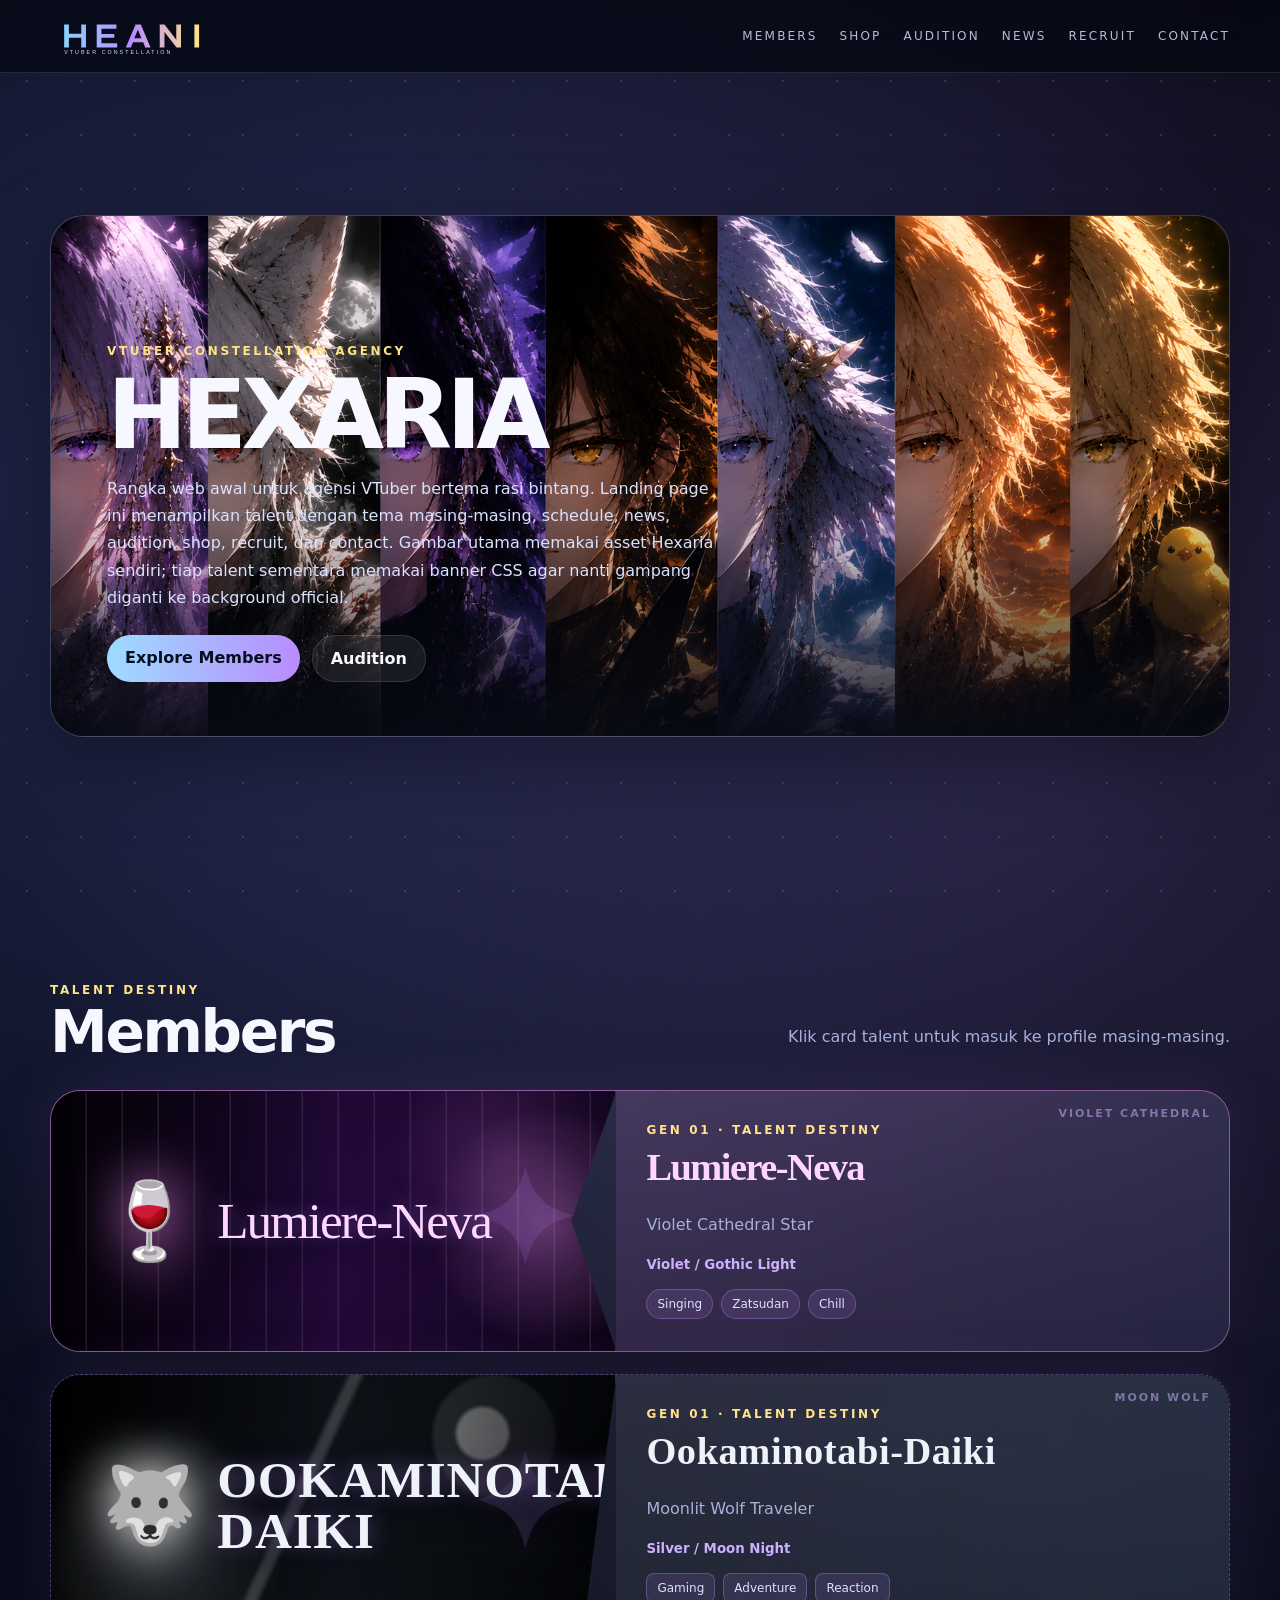
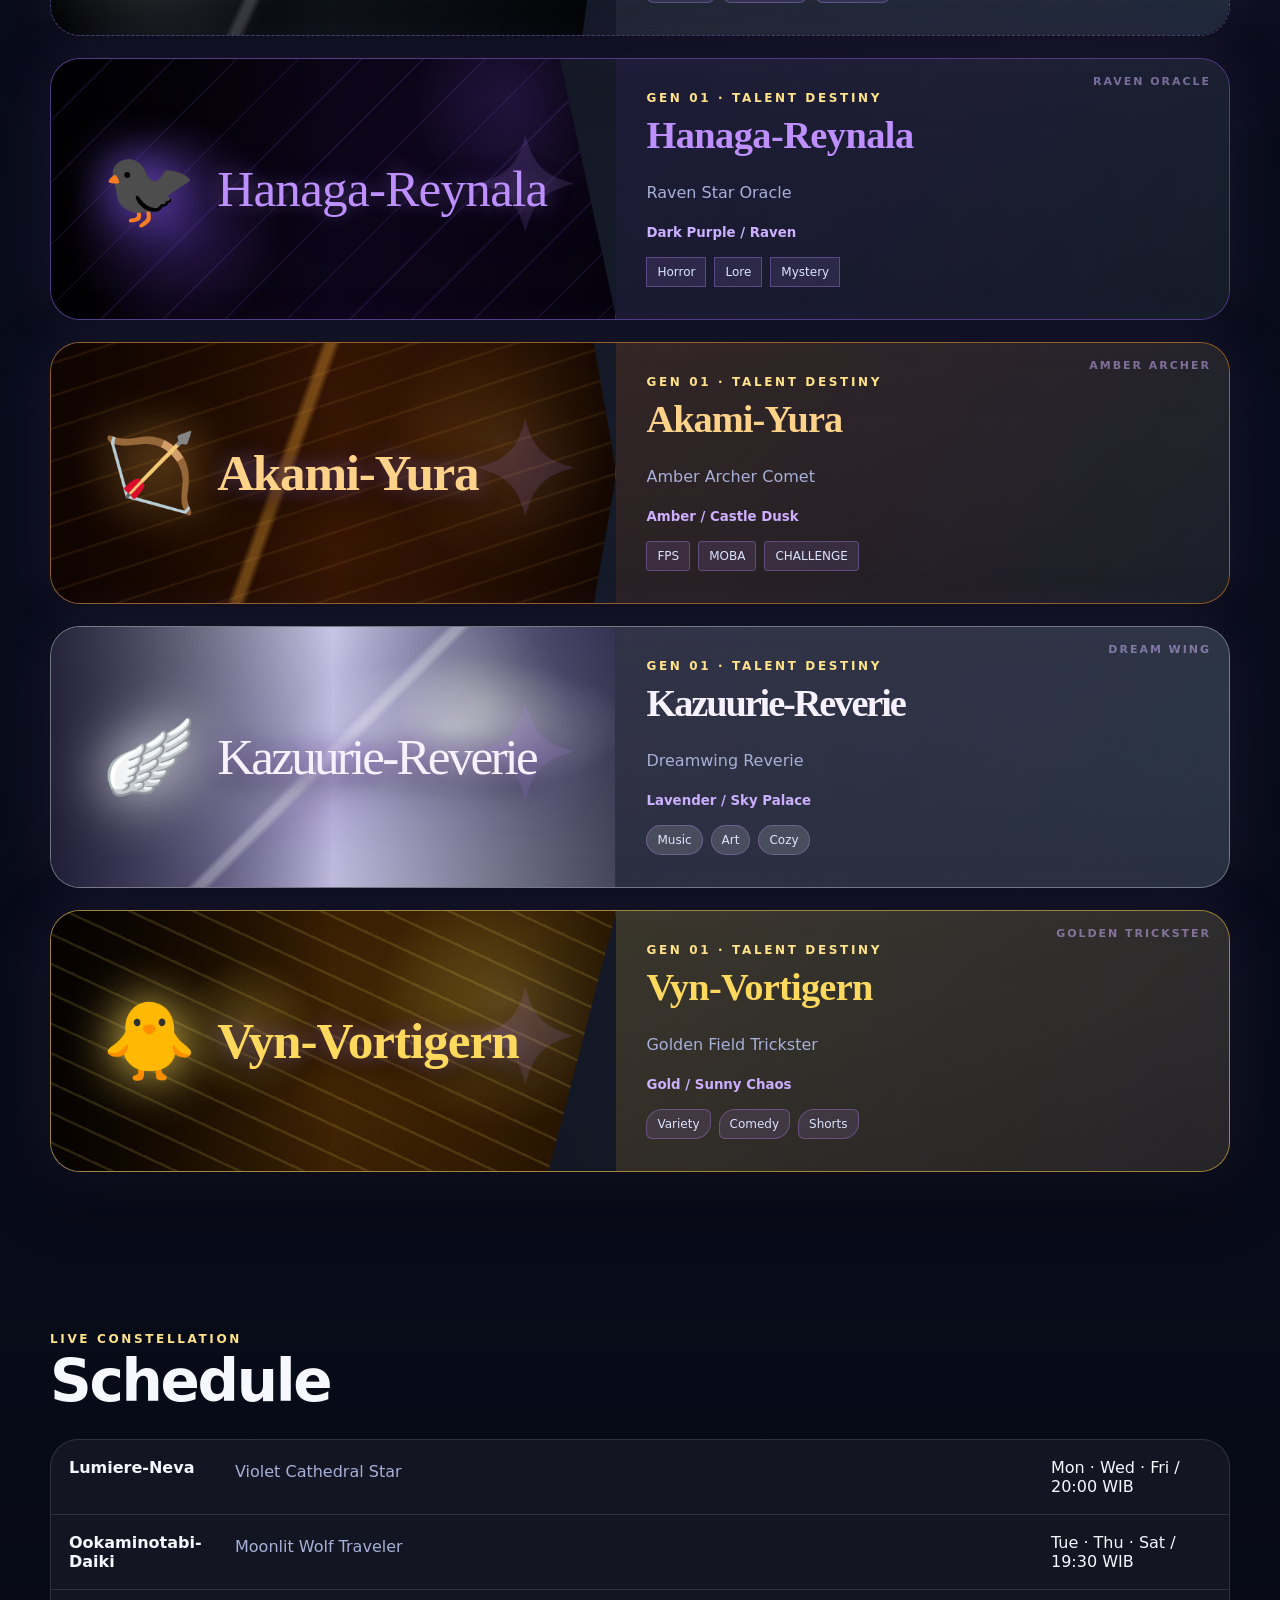
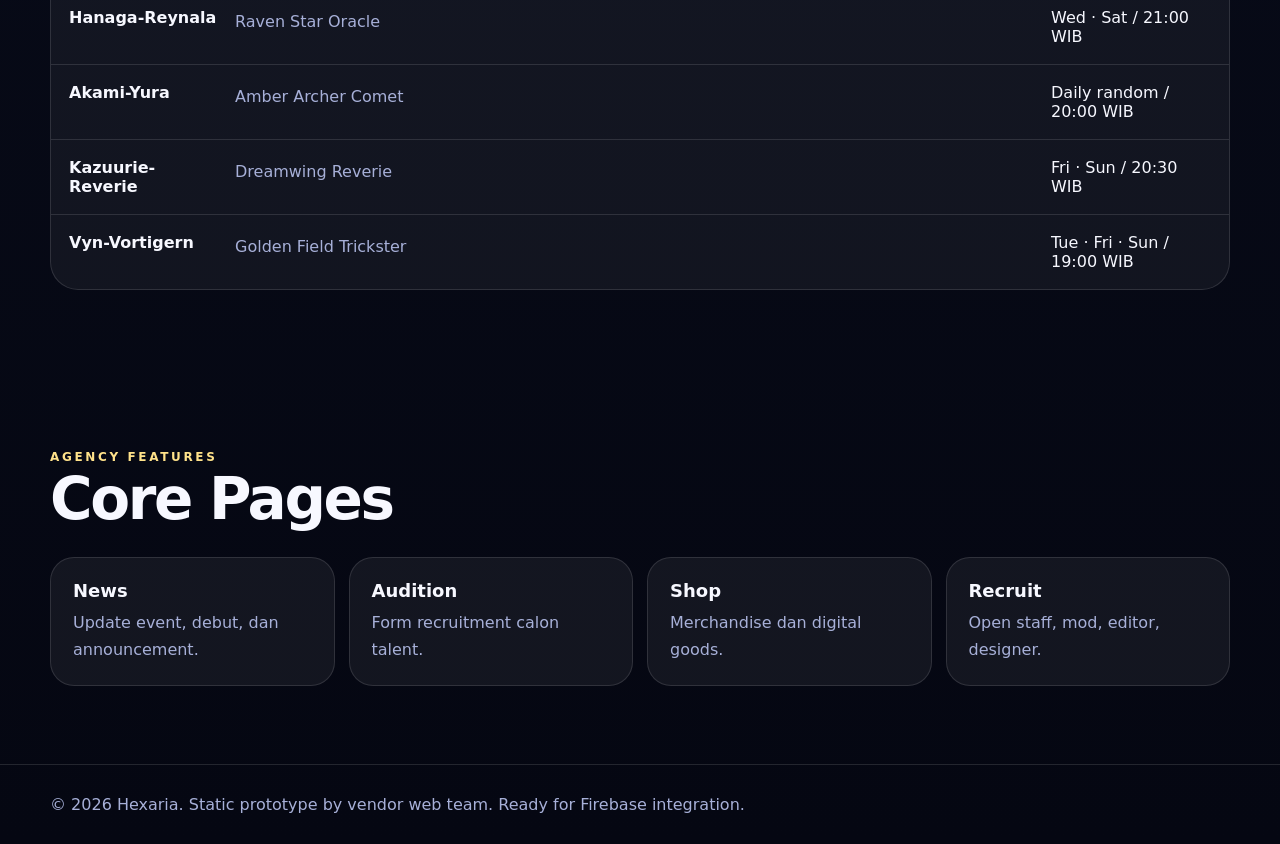
==== commit 60dac5a2: "Add files via upload" ====
--- a/home.html
+++ b/home.html
@@ -1 +1 @@
-<!doctype html><html lang="id"><head><meta charset="utf-8"><meta name="viewport" content="width=device-width,initial-scale=1"><title>Hexaria — VTuber Constellation</title><link rel="stylesheet" href="assets/css/style.css"></head><body><div class="stars"></div><header class="nav"><div class="container nav-inner"><a class="brand" href="home.html"><img src="assets/img/logo-hexaria.svg" alt="Hexaria logo"></a><nav class="nav-links"><a href="home.html#members">Members</a><a href="pages/shop.html">Shop</a><a href="pages/audition.html">Audition</a><a href="pages/news.html">News</a><a href="pages/recruit.html">Recruit</a><a href="pages/contact.html">Contact</a></nav><button class="hamb" type="button">Menu</button></div></header><main><section class="hero container"><div class="hero-grid"><div class="hero-card"><img src="assets/img/talent-destiny-banner.png" alt="Hexaria talent destiny banner"><div class="hero-copy"><span class="eyebrow">VTuber Constellation Agency</span><h1>HEXARIA</h1><p>Rangka web awal untuk agensi VTuber bertema rasi bintang. Landing page ini menampilkan talent dengan tema masing-masing, schedule, news, audition, shop, recruit, dan contact. Gambar utama memakai asset Hexaria sendiri; tiap talent sementara memakai banner CSS agar nanti gampang diganti ke background official.</p><div class="actions"><a class="btn primary" href="#members">Explore Members</a><a class="btn" href="pages/audition.html">Audition</a></div></div></div></div></section><section id="members" class="section container"><div class="section-head"><div><span class="eyebrow">Talent Destiny</span><h2>Members</h2></div><p class="muted">Klik card talent untuk masuk ke profile masing-masing.</p></div><div id="talentGrid" class="talent-grid"></div></section><section class="section container"><div class="section-head"><div><span class="eyebrow">Live Constellation</span><h2>Schedule</h2></div></div><div id="scheduleRows" class="schedule"></div></section><section class="section container"><div class="section-head"><div><span class="eyebrow">Agency Features</span><h2>Core Pages</h2></div></div><div class="feature-grid"><a class="feature" href="pages/news.html"><b>News</b><span class="muted">Update event, debut, dan announcement.</span></a><a class="feature" href="pages/audition.html"><b>Audition</b><span class="muted">Form recruitment calon talent.</span></a><a class="feature" href="pages/shop.html"><b>Shop</b><span class="muted">Merchandise dan digital goods.</span></a><a class="feature" href="pages/recruit.html"><b>Recruit</b><span class="muted">Open staff, mod, editor, designer.</span></a></div></section></main><footer class="footer"><div class="container">© 2026 Hexaria. Static prototype by vendor web team. Ready for Firebase integration.</div></footer><script type="module" src="assets/js/app.js"></script><script type="module">Hexaria.initNav();Hexaria.renderTalents();Hexaria.renderSchedule();</script></body></html>+<!doctype html><html lang="id"><head><meta charset="utf-8"><meta name="viewport" content="width=device-width,initial-scale=1"><title>Hexaria — VTuber Constellation</title><link rel="stylesheet" href="assets/css/style.css?v=5"></head><body><div class="stars"></div><header class="nav"><div class="container nav-inner"><a class="brand" href="home.html"><img src="assets/img/logo-hexaria.svg" alt="Hexaria logo"></a><nav class="nav-links"><a href="home.html#members">Members</a><a href="pages/shop.html">Shop</a><a href="pages/audition.html">Audition</a><a href="pages/news.html">News</a><a href="pages/recruit.html">Recruit</a><a href="pages/contact.html">Contact</a></nav><button class="hamb" type="button">Menu</button></div></header><main><section class="hero container"><div class="hero-grid"><div class="hero-card"><img src="assets/img/talent-destiny-banner.png" alt="Hexaria talent destiny banner"><div class="hero-copy"><span class="eyebrow">VTuber Constellation Agency</span><h1>HEXARIA</h1><p>Rangka web awal untuk agensi VTuber bertema rasi bintang. Landing page ini menampilkan talent dengan tema masing-masing, schedule, news, audition, shop, recruit, dan contact. Gambar utama memakai asset Hexaria sendiri; tiap talent sementara memakai banner CSS agar nanti gampang diganti ke background official.</p><div class="actions"><a class="btn primary" href="#members">Explore Members</a><a class="btn" href="pages/audition.html">Audition</a></div></div></div></div></section><section id="members" class="section container"><div class="section-head"><div><span class="eyebrow">Talent Destiny</span><h2>Members</h2></div><p class="muted">Klik card talent untuk masuk ke profile masing-masing.</p></div><div id="talentGrid" class="talent-grid"></div></section><section class="section container"><div class="section-head"><div><span class="eyebrow">Live Constellation</span><h2>Schedule</h2></div></div><div id="scheduleRows" class="schedule"></div></section><section class="section container"><div class="section-head"><div><span class="eyebrow">Agency Features</span><h2>Core Pages</h2></div></div><div class="feature-grid"><a class="feature" href="pages/news.html"><b>News</b><span class="muted">Update event, debut, dan announcement.</span></a><a class="feature" href="pages/audition.html"><b>Audition</b><span class="muted">Form recruitment calon talent.</span></a><a class="feature" href="pages/shop.html"><b>Shop</b><span class="muted">Merchandise dan digital goods.</span></a><a class="feature" href="pages/recruit.html"><b>Recruit</b><span class="muted">Open staff, mod, editor, designer.</span></a></div></section></main><footer class="footer"><div class="container">© 2026 Hexaria. Static prototype by vendor web team. Ready for Firebase integration.</div></footer><script type="module" src="assets/js/app.js?v=5"></script><script type="module">Hexaria.initNav();Hexaria.renderTalents();Hexaria.renderSchedule();</script></body></html>
--- a/assets/css/style.css
+++ b/assets/css/style.css
@@ -1,4 +1,62 @@
- :root{--bg:#070a14;--panel:rgba(16,22,44,.78);--panel2:rgba(255,255,255,.08);--text:#f7f8ff;--muted:#a7b0d8;--line:rgba(255,255,255,.12);--brand:#9edcff;--brand2:#b88cff;--gold:#ffe28a;--shadow:0 24px 80px rgba(0,0,0,.38)}*{box-sizing:border-box}html{scroll-behavior:smooth}body{margin:0;background:radial-gradient(circle at 18% 12%,rgba(119,140,255,.24),transparent 28%),radial-gradient(circle at 82% 18%,rgba(184,140,255,.18),transparent 30%),linear-gradient(180deg,#060713,#090d1c 52%,#050712);color:var(--text);font-family:Inter,ui-sans-serif,system-ui,-apple-system,Segoe UI,Arial,sans-serif;overflow-x:hidden}.stars,.stars:before,.stars:after{position:fixed;inset:0;content:"";pointer-events:none;background-image:radial-gradient(#fff 1px,transparent 1px);background-size:54px 54px;opacity:.13;z-index:-2}.stars:before{background-size:88px 88px;opacity:.09;transform:translateY(20px)}.stars:after{background-size:132px 132px;opacity:.06;transform:translateX(30px)}a{color:inherit;text-decoration:none}.container{width:min(1180px,calc(100% - 32px));margin:auto}.nav{position:sticky;top:0;z-index:20;backdrop-filter:blur(18px);background:rgba(5,7,17,.72);border-bottom:1px solid var(--line)}.nav-inner{height:72px;display:flex;align-items:center;justify-content:space-between;gap:16px}.brand{display:flex;align-items:center;gap:12px;font-weight:900;letter-spacing:.12em}.brand img{height:42px}.nav-links{display:flex;gap:22px;align-items:center;font-size:12px;letter-spacing:.18em;text-transform:uppercase;color:#dbe4ff}.nav-links a{opacity:.82}.nav-links a:hover{opacity:1;color:var(--brand)}.hamb{display:none;border:1px solid var(--line);background:var(--panel2);color:var(--text);border-radius:14px;padding:10px 12px}.hero{min-height:calc(100vh - 72px);display:grid;align-items:center;padding:42px 0 64px}.hero-grid{display:grid;grid-template-columns:1fr;gap:26px}.hero-card{position:relative;overflow:hidden;border:1px solid var(--line);background:linear-gradient(180deg,rgba(255,255,255,.08),rgba(255,255,255,.03));border-radius:34px;box-shadow:var(--shadow)}.hero-card img{display:block;width:100%;height:min(58vw,520px);object-fit:cover;object-position:center bottom;filter:saturate(1.08) contrast(1.03)}.hero-card:after{content:"";position:absolute;inset:auto 0 0;height:48%;background:linear-gradient(0deg,rgba(7,10,20,.92),transparent)}.hero-copy{position:absolute;left:clamp(20px,5vw,56px);bottom:clamp(18px,5vw,54px);z-index:2;max-width:650px}.eyebrow{color:var(--gold);font-weight:800;letter-spacing:.22em;text-transform:uppercase;font-size:12px}.hero h1{font-size:clamp(42px,8vw,96px);line-height:.92;margin:12px 0 12px;letter-spacing:-.06em}.hero p{color:#d9e2ff;line-height:1.7;max-width:620px}.actions{display:flex;gap:12px;flex-wrap:wrap;margin-top:24px}.btn{border:1px solid var(--line);border-radius:999px;padding:13px 18px;font-weight:800;background:rgba(255,255,255,.08);transition:.22s transform,.22s background}.btn:hover{transform:translateY(-2px);background:rgba(255,255,255,.14)}.btn.primary{background:linear-gradient(90deg,var(--brand),var(--brand2));color:#06101d;border:0}.section{padding:78px 0}.section-head{display:flex;align-items:end;justify-content:space-between;gap:18px;margin-bottom:24px}.section h2{font-size:clamp(30px,5vw,58px);margin:0;letter-spacing:-.04em}.muted{color:var(--muted);line-height:1.7}.talent-grid{display:grid;grid-template-columns:repeat(3,1fr);gap:18px}.talent-card{position:relative;overflow:hidden;border:1px solid var(--line);background:var(--panel);border-radius:28px;min-height:410px;box-shadow:0 20px 50px rgba(0,0,0,.24);transition:.25s transform,.25s border-color}.talent-card:hover{transform:translateY(-8px);border-color:rgba(158,220,255,.54)}.talent-card img{width:100%;height:310px;object-fit:cover;display:block}.talent-info{padding:18px}.talent-info h3{margin:0 0 6px;font-size:22px}.tags{display:flex;gap:8px;flex-wrap:wrap;margin-top:12px}.tag{font-size:12px;border:1px solid var(--line);border-radius:999px;padding:7px 10px;color:#dbe4ff;background:rgba(255,255,255,.05)}.feature-grid{display:grid;grid-template-columns:repeat(4,1fr);gap:14px}.feature{border:1px solid var(--line);border-radius:24px;background:rgba(255,255,255,.06);padding:22px}.feature b{display:block;font-size:18px;margin-bottom:8px}.schedule{border:1px solid var(--line);border-radius:28px;overflow:hidden;background:rgba(255,255,255,.05)}.row{display:grid;grid-template-columns:150px 1fr 160px;padding:18px;border-bottom:1px solid var(--line);gap:16px}.row:last-child{border-bottom:0}.footer{border-top:1px solid var(--line);padding:30px 0;color:var(--muted)}.loader-page{min-height:100vh;display:grid;place-items:center;padding:24px}.loader-box{text-align:center;width:min(560px,100%);border:1px solid var(--line);background:rgba(255,255,255,.06);border-radius:34px;padding:42px;box-shadow:var(--shadow)}.orbit{width:128px;height:128px;border:1px solid rgba(255,255,255,.16);border-radius:50%;margin:0 auto 26px;position:relative;animation:spin 2.8s linear infinite}.orbit:before,.orbit:after{content:"";position:absolute;border-radius:50%}.orbit:before{width:18px;height:18px;background:var(--brand);top:8px;left:18px;box-shadow:0 0 35px var(--brand)}.orbit:after{width:46px;height:46px;background:linear-gradient(135deg,var(--brand),var(--brand2));inset:40px;box-shadow:0 0 60px rgba(184,140,255,.6)}@keyframes spin{to{transform:rotate(360deg)}}.profile-hero{display:grid;grid-template-columns:420px 1fr;gap:34px;align-items:center;padding:62px 0}.profile-art{border:1px solid var(--line);border-radius:34px;overflow:hidden;background:rgba(255,255,255,.06);box-shadow:var(--shadow)}.profile-art img{display:block;width:100%}.profile-copy h1{font-size:clamp(40px,7vw,78px);line-height:.95;margin:8px 0 12px}.profile-stats{display:grid;grid-template-columns:repeat(3,1fr);gap:12px;margin:24px 0}.stat{border:1px solid var(--line);border-radius:18px;padding:14px;background:rgba(255,255,255,.06)}@media(max-width:900px){.nav-links{display:none;position:absolute;top:72px;left:16px;right:16px;flex-direction:column;align-items:stretch;padding:18px;border:1px solid var(--line);border-radius:22px;background:rgba(8,11,24,.96)}.nav-links.open{display:flex}.hamb{display:block}.talent-grid{grid-template-columns:1fr 1fr}.feature-grid{grid-template-columns:1fr 1fr}.profile-hero{grid-template-columns:1fr}.row{grid-template-columns:1fr}.hero-card img{height:540px}}@media(max-width:560px){.container{width:min(100% - 22px,1180px)}.talent-grid,.feature-grid{grid-template-columns:1fr}.hero-card{border-radius:24px}.hero-card img{height:560px}.hero-copy{left:18px;right:18px}.loader-box{padding:28px}.profile-stats{grid-template-columns:1fr}.brand img{height:34px}}@media(prefers-reduced-motion:reduce){*,*:before,*:after{animation:none!important;transition:none!important}}
+@import url('./talents/lumiere.css');
+@import url('./talents/daiki.css');
+@import url('./talents/reynala.css');
+@import url('./talents/yura.css');
+@import url('./talents/kazuurie.css');
+@import url('./talents/vyn.css');
 
-/* Hexaria Talent Theme Cards - CSS placeholder sebelum banner official masuk */
-.talent-grid{grid-template-columns:1fr;gap:14px}.talent-card{min-height:auto;display:grid;grid-template-columns:minmax(300px,44%) 1fr;align-items:stretch;background:rgba(8,10,24,.72)}.talent-card:hover{transform:translateY(-4px) scale(1.008)}.talent-banner{min-height:190px;position:relative;display:flex;align-items:center;justify-content:center;gap:18px;overflow:hidden;border-right:1px solid var(--line);isolation:isolate}.talent-banner:before{content:"";position:absolute;inset:0;background:radial-gradient(circle at 15% 38%,rgba(255,255,255,.22),transparent 21%),radial-gradient(circle at 90% 18%,rgba(255,255,255,.14),transparent 23%),linear-gradient(90deg,rgba(0,0,0,.78),rgba(0,0,0,.15),rgba(0,0,0,.72));z-index:-1}.talent-banner:after{content:"";position:absolute;inset:0;background-image:radial-gradient(rgba(255,255,255,.9) 1px,transparent 1px);background-size:46px 46px;opacity:.14;z-index:-1}.talent-icon{font-size:54px;filter:drop-shadow(0 12px 24px rgba(0,0,0,.55))}.talent-name{font-family:Georgia,serif;font-size:clamp(26px,4vw,52px);letter-spacing:-.04em;text-shadow:0 10px 34px rgba(0,0,0,.7)}.theme-lumiere .talent-banner,.theme-lumiere.profile-cover,.theme-lumiere.profile-banner{background:linear-gradient(110deg,#12051f,#4f247a 45%,#12051f),radial-gradient(circle at 80% 20%,#f4a6ff,transparent 28%)}.theme-daiki .talent-banner,.theme-daiki.profile-cover,.theme-daiki.profile-banner{background:linear-gradient(110deg,#07090e,#333846 48%,#0a0d14),radial-gradient(circle at 78% 24%,#e9ecff,transparent 14%)}.theme-reynala .talent-banner,.theme-reynala.profile-cover,.theme-reynala.profile-banner{background:linear-gradient(110deg,#090012,#24105c 48%,#07040f),radial-gradient(circle at 85% 32%,#9d74ff,transparent 22%)}.theme-yura .talent-banner,.theme-yura.profile-cover,.theme-yura.profile-banner{background:linear-gradient(110deg,#140806,#613000 50%,#1c0903),radial-gradient(circle at 82% 28%,#ffbb55,transparent 24%)}.theme-kazuurie .talent-banner,.theme-kazuurie.profile-cover,.theme-kazuurie.profile-banner{background:linear-gradient(110deg,#101427,#56627e 50%,#d6d9ee),radial-gradient(circle at 80% 30%,#ffffff,transparent 20%)}.theme-vyn .talent-banner,.theme-vyn.profile-cover,.theme-vyn.profile-banner{background:linear-gradient(110deg,#211106,#8c5b0c 50%,#f0bd43),radial-gradient(circle at 82% 26%,#ffe89b,transparent 22%)}.profile-cover{min-height:320px;display:grid;align-items:center;border-bottom:1px solid var(--line);box-shadow:var(--shadow);position:relative;overflow:hidden}.profile-cover:before{content:"";position:absolute;inset:0;background:linear-gradient(90deg,rgba(3,4,10,.86),rgba(3,4,10,.28),rgba(3,4,10,.78)),radial-gradient(circle at 70% 30%,rgba(255,255,255,.22),transparent 18%)}.profile-cover .container{position:relative}.profile-cover h1{font-family:Georgia,serif;font-size:clamp(44px,8vw,94px);margin:12px 0 8px}.profile-banner{min-height:420px;display:grid;place-items:center}.profile-banner span{font-size:130px;filter:drop-shadow(0 20px 48px rgba(0,0,0,.7))}.hero-card img{object-position:center center}@media(max-width:760px){.talent-card{grid-template-columns:1fr}.talent-banner{border-right:0;border-bottom:1px solid var(--line);min-height:160px}.talent-name{font-size:30px}.talent-icon{font-size:42px}}
+:root{--bg:#070a14;--panel:rgba(16,22,44,.78);--panel2:rgba(255,255,255,.08);--text:#f7f8ff;--muted:#a7b0d8;--line:rgba(255,255,255,.12);--brand:#9edcff;--brand2:#b88cff;--gold:#ffe28a;--shadow:0 24px 80px rgba(0,0,0,.38)}*{box-sizing:border-box}html{scroll-behavior:smooth}body{margin:0;background:radial-gradient(circle at 18% 12%,rgba(119,140,255,.24),transparent 28%),radial-gradient(circle at 82% 18%,rgba(184,140,255,.18),transparent 30%),linear-gradient(180deg,#060713,#090d1c 52%,#050712);color:var(--text);font-family:Inter,ui-sans-serif,system-ui,-apple-system,Segoe UI,Arial,sans-serif;overflow-x:hidden}.stars,.stars:before,.stars:after{position:fixed;inset:0;content:"";pointer-events:none;background-image:radial-gradient(#fff 1px,transparent 1px);background-size:54px 54px;opacity:.13;z-index:-2}.stars:before{background-size:88px 88px;opacity:.09;transform:translateY(20px)}.stars:after{background-size:132px 132px;opacity:.06;transform:translateX(30px)}a{color:inherit;text-decoration:none}.container{width:min(1180px,calc(100% - 32px));margin:auto}.nav{position:sticky;top:0;z-index:20;backdrop-filter:blur(18px);background:rgba(5,7,17,.72);border-bottom:1px solid var(--line)}.nav-inner{height:72px;display:flex;align-items:center;justify-content:space-between;gap:16px}.brand{display:flex;align-items:center;gap:12px;font-weight:900;letter-spacing:.12em}.brand img{height:42px}.nav-links{display:flex;gap:22px;align-items:center;font-size:12px;letter-spacing:.18em;text-transform:uppercase;color:#dbe4ff}.nav-links a{opacity:.82}.nav-links a:hover{opacity:1;color:var(--brand)}.hamb{display:none;border:1px solid var(--line);background:var(--panel2);color:var(--text);border-radius:14px;padding:10px 12px}.hero{min-height:calc(100vh - 72px);display:grid;align-items:center;padding:42px 0 64px}.hero-grid{display:grid;grid-template-columns:1fr;gap:26px}.hero-card{position:relative;overflow:hidden;border:1px solid var(--line);background:linear-gradient(180deg,rgba(255,255,255,.08),rgba(255,255,255,.03));border-radius:34px;box-shadow:var(--shadow)}.hero-card img{display:block;width:100%;height:min(58vw,520px);object-fit:cover;object-position:center bottom;filter:saturate(1.08) contrast(1.03)}.hero-card:after{content:"";position:absolute;inset:auto 0 0;height:48%;background:linear-gradient(0deg,rgba(7,10,20,.92),transparent)}.hero-copy{position:absolute;left:clamp(20px,5vw,56px);bottom:clamp(18px,5vw,54px);z-index:2;max-width:650px}.eyebrow{color:var(--gold);font-weight:800;letter-spacing:.22em;text-transform:uppercase;font-size:12px}.hero h1{font-size:clamp(42px,8vw,96px);line-height:.92;margin:12px 0 12px;letter-spacing:-.06em}.hero p{color:#d9e2ff;line-height:1.7;max-width:620px}.actions{display:flex;gap:12px;flex-wrap:wrap;margin-top:24px}.btn{border:1px solid var(--line);border-radius:999px;padding:13px 18px;font-weight:800;background:rgba(255,255,255,.08);transition:.22s transform,.22s background}.btn:hover{transform:translateY(-2px);background:rgba(255,255,255,.14)}.btn.primary{background:linear-gradient(90deg,var(--brand),var(--brand2));color:#06101d;border:0}.section{padding:78px 0}.section-head{display:flex;align-items:end;justify-content:space-between;gap:18px;margin-bottom:24px}.section h2{font-size:clamp(30px,5vw,58px);margin:0;letter-spacing:-.04em}.muted{color:var(--muted);line-height:1.7}.talent-grid{display:grid;grid-template-columns:repeat(3,1fr);gap:18px}.talent-card{position:relative;overflow:hidden;border:1px solid var(--line);background:var(--panel);border-radius:28px;min-height:410px;box-shadow:0 20px 50px rgba(0,0,0,.24);transition:.25s transform,.25s border-color}.talent-card:hover{transform:translateY(-8px);border-color:rgba(158,220,255,.54)}.talent-card img{width:100%;height:310px;object-fit:cover;display:block}.talent-info{padding:18px}.talent-info h3{margin:0 0 6px;font-size:22px}.tags{display:flex;gap:8px;flex-wrap:wrap;margin-top:12px}.tag{font-size:12px;border:1px solid var(--line);border-radius:999px;padding:7px 10px;color:#dbe4ff;background:rgba(255,255,255,.05)}.feature-grid{display:grid;grid-template-columns:repeat(4,1fr);gap:14px}.feature{border:1px solid var(--line);border-radius:24px;background:rgba(255,255,255,.06);padding:22px}.feature b{display:block;font-size:18px;margin-bottom:8px}.schedule{border:1px solid var(--line);border-radius:28px;overflow:hidden;background:rgba(255,255,255,.05)}.row{display:grid;grid-template-columns:150px 1fr 160px;padding:18px;border-bottom:1px solid var(--line);gap:16px}.row:last-child{border-bottom:0}.footer{border-top:1px solid var(--line);padding:30px 0;color:var(--muted)}.loader-page{min-height:100vh;display:grid;place-items:center;padding:24px}.loader-box{text-align:center;width:min(560px,100%);border:1px solid var(--line);background:rgba(255,255,255,.06);border-radius:34px;padding:42px;box-shadow:var(--shadow)}.orbit{width:128px;height:128px;border:1px solid rgba(255,255,255,.16);border-radius:50%;margin:0 auto 26px;position:relative;animation:spin 2.8s linear infinite}.orbit:before,.orbit:after{content:"";position:absolute;border-radius:50%}.orbit:before{width:18px;height:18px;background:var(--brand);top:8px;left:18px;box-shadow:0 0 35px var(--brand)}.orbit:after{width:46px;height:46px;background:linear-gradient(135deg,var(--brand),var(--brand2));inset:40px;box-shadow:0 0 60px rgba(184,140,255,.6)}@keyframes spin{to{transform:rotate(360deg)}}.profile-hero{display:grid;grid-template-columns:420px 1fr;gap:34px;align-items:center;padding:62px 0}.profile-art{border:1px solid var(--line);border-radius:34px;overflow:hidden;background:rgba(255,255,255,.06);box-shadow:var(--shadow)}.profile-art img{display:block;width:100%}.profile-copy h1{font-size:clamp(40px,7vw,78px);line-height:.95;margin:8px 0 12px}.profile-stats{display:grid;grid-template-columns:repeat(3,1fr);gap:12px;margin:24px 0}.stat{border:1px solid var(--line);border-radius:18px;padding:14px;background:rgba(255,255,255,.06)}@media(max-width:900px){.nav-links{display:none;position:absolute;top:72px;left:16px;right:16px;flex-direction:column;align-items:stretch;padding:18px;border:1px solid var(--line);border-radius:22px;background:rgba(8,11,24,.96)}.nav-links.open{display:flex}.hamb{display:block}.talent-grid{grid-template-columns:1fr 1fr}.feature-grid{grid-template-columns:1fr 1fr}.profile-hero{grid-template-columns:1fr}.row{grid-template-columns:1fr}.hero-card img{height:540px}}@media(max-width:560px){.container{width:min(100% - 22px,1180px)}.talent-grid,.feature-grid{grid-template-columns:1fr}.hero-card{border-radius:24px}.hero-card img{height:560px}.hero-copy{left:18px;right:18px}.loader-box{padding:28px}.profile-stats{grid-template-columns:1fr}.brand img{height:34px}}@media(prefers-reduced-motion:reduce){*,*:before,*:after{animation:none!important;transition:none!important}}
+
+
+/* Talent system base: bentuk sama, rasa/warna/font tiap talent dipisah di assets/css/talents/*.css */
+
+.talent-grid{grid-template-columns:1fr;gap:16px}
+.talent-card{--t-accent:#b88cff;--t-accent2:#9edcff;--t-bg:#12162a;--t-font:Georgia,serif;--t-symbol:'✦';min-height:auto;display:grid;grid-template-columns:minmax(310px,43%) 1fr;align-items:stretch;background:linear-gradient(135deg,rgba(255,255,255,.055),rgba(255,255,255,.025));border-color:color-mix(in srgb,var(--t-accent) 34%,transparent);box-shadow:0 22px 64px rgba(0,0,0,.35),0 0 60px color-mix(in srgb,var(--t-accent) 13%,transparent)}
+.talent-card:hover{transform:translateY(-5px) scale(1.006);border-color:color-mix(in srgb,var(--t-accent) 68%,transparent)}
+.talent-banner{min-height:214px;position:relative;display:flex;align-items:center;justify-content:center;gap:20px;overflow:hidden;border-right:1px solid var(--line);isolation:isolate;background:var(--t-bg)}
+.talent-banner:before{content:'';position:absolute;inset:0;background:var(--t-scene);z-index:-3;transform:scale(1.02)}
+.talent-banner:after{content:'';position:absolute;inset:0;background:linear-gradient(90deg,rgba(0,0,0,.72),rgba(0,0,0,.12),rgba(0,0,0,.68));z-index:-2}
+.talent-banner .theme-pattern{position:absolute;inset:0;pointer-events:none;z-index:-1;background:var(--t-pattern);opacity:var(--t-pattern-opacity,.52);mix-blend-mode:screen}
+.talent-banner .theme-symbol{position:absolute;right:7%;top:50%;translate:0 -50%;font-size:clamp(82px,10vw,150px);font-family:var(--t-font);color:color-mix(in srgb,var(--t-accent) 45%,transparent);opacity:.33;filter:blur(.2px) drop-shadow(0 0 40px var(--t-accent))}.talent-banner .theme-symbol:before{content:var(--t-symbol)}
+.talent-icon{font-size:52px;filter:drop-shadow(0 14px 26px rgba(0,0,0,.65)) drop-shadow(0 0 22px var(--t-accent))}
+.talent-name{font-family:var(--t-font);font-size:clamp(27px,4vw,54px);line-height:1;letter-spacing:var(--t-letter,-.04em);color:var(--t-text,#fff);text-shadow:0 10px 34px rgba(0,0,0,.78),0 0 22px color-mix(in srgb,var(--t-accent) 55%,transparent)}
+.talent-info{position:relative;background:linear-gradient(135deg,color-mix(in srgb,var(--t-accent) 9%,transparent),rgba(255,255,255,.025));}
+.talent-info:before{content:var(--t-label);position:absolute;right:18px;top:16px;font-size:11px;letter-spacing:.18em;text-transform:uppercase;color:color-mix(in srgb,var(--t-accent) 65%,white);opacity:.52;font-weight:900}
+.talent-info h3{font-family:var(--t-font);letter-spacing:var(--t-letter,-.03em);color:var(--t-text,#fff)}
+.talent-card .tag{border-color:color-mix(in srgb,var(--t-accent) 33%,transparent);background:color-mix(in srgb,var(--t-accent) 12%,transparent)}
+.profile-cover,.profile-banner{--t-accent:#b88cff;--t-accent2:#9edcff;--t-bg:#12162a;--t-font:Georgia,serif;--t-symbol:'✦';}
+.profile-cover{min-height:340px;display:grid;align-items:center;border-bottom:1px solid var(--line);box-shadow:var(--shadow);position:relative;overflow:hidden;background:var(--t-bg)}
+.profile-cover:before{content:'';position:absolute;inset:0;background:var(--t-scene);filter:saturate(1.05);}
+.profile-cover:after{content:'';position:absolute;inset:0;background:linear-gradient(90deg,rgba(3,4,10,.88),rgba(3,4,10,.30),rgba(3,4,10,.74)),var(--t-pattern);opacity:.95}
+.profile-cover .container{position:relative;z-index:2}
+.profile-cover h1{font-family:var(--t-font);font-size:clamp(44px,8vw,94px);letter-spacing:var(--t-letter,-.04em);color:var(--t-text,#fff);margin:12px 0 8px;text-shadow:0 20px 50px rgba(0,0,0,.85),0 0 34px var(--t-accent)}
+.profile-banner{min-height:430px;display:grid;place-items:center;position:relative;overflow:hidden;background:var(--t-bg)}
+.profile-banner:before{content:'';position:absolute;inset:0;background:var(--t-scene);filter:saturate(1.1)}
+.profile-banner:after{content:var(--t-symbol);position:absolute;font-family:var(--t-font);font-size:190px;color:color-mix(in srgb,var(--t-accent) 42%,transparent);text-shadow:0 0 52px var(--t-accent);opacity:.45}
+.profile-banner span{position:relative;z-index:2;font-size:124px;filter:drop-shadow(0 22px 50px rgba(0,0,0,.78)) drop-shadow(0 0 28px var(--t-accent))}
+.profile-copy h1{font-family:var(--t-font);letter-spacing:var(--t-letter,-.04em);color:var(--t-text,#fff);text-shadow:0 0 24px color-mix(in srgb,var(--t-accent) 45%,transparent)}
+.hero-card img{object-position:center center}
+@media(max-width:760px){.talent-card{grid-template-columns:1fr}.talent-banner{border-right:0;border-bottom:1px solid var(--line);min-height:172px}.talent-name{font-size:31px}.talent-icon{font-size:42px}.talent-info:before{display:none}}
+
+
+/* V4 REAL THEME REWORK: setiap talent satu bentuk, tapi feel/font/warna/background beda total */
+.talent-grid{display:grid;grid-template-columns:1fr;gap:22px}
+.talent-card{overflow:hidden;border-width:1px;border-radius:30px;min-height:260px;grid-template-columns:48% 1fr;isolation:isolate}
+.talent-banner{min-height:260px;justify-content:flex-start;padding-left:clamp(22px,4vw,62px)}
+.talent-banner:before{transition:.35s transform,.35s filter}
+.talent-card:hover .talent-banner:before{transform:scale(1.08);filter:saturate(1.22) contrast(1.08)}
+.talent-banner:after{backdrop-filter:blur(.5px)}
+.talent-name{position:relative;z-index:3;max-width:70%;}
+.talent-icon{position:relative;z-index:4;font-size:clamp(42px,6vw,76px)}
+.talent-info{display:flex;flex-direction:column;justify-content:center;padding:28px 30px;min-height:260px}
+.talent-info h3{font-size:clamp(26px,3vw,44px);margin-top:8px}
+.talent-info small{font-weight:800;color:color-mix(in srgb,var(--t-accent) 70%,white)}
+.talent-card:before{content:'';position:absolute;inset:0;border-radius:inherit;pointer-events:none;background:linear-gradient(90deg,color-mix(in srgb,var(--t-accent) 28%,transparent),transparent 34%,color-mix(in srgb,var(--t-accent2) 18%,transparent));opacity:.58;z-index:0}
+.talent-card>*{position:relative;z-index:1}
+.theme-daiki{border-style:dashed}.theme-daiki .tag{border-radius:8px}.theme-daiki .talent-info{background:linear-gradient(135deg,rgba(225,235,245,.08),rgba(30,38,48,.14))}.theme-daiki .talent-banner{clip-path:polygon(0 0,100% 0,94% 100%,0 100%)}
+.theme-kazuurie{border-color:rgba(238,247,255,.45)}.theme-kazuurie .tag{border-radius:999px;background:rgba(255,255,255,.14)}.theme-kazuurie .talent-info{background:linear-gradient(135deg,rgba(216,199,255,.15),rgba(255,255,255,.05))}.theme-kazuurie .talent-banner{clip-path:ellipse(92% 86% at 40% 50%)}
+.theme-yura{border-color:rgba(255,159,45,.55)}.theme-yura .tag{border-radius:4px;text-transform:uppercase}.theme-yura .talent-info{background:linear-gradient(135deg,rgba(255,120,20,.13),rgba(20,6,1,.26))}.theme-yura .talent-banner{clip-path:polygon(0 0,96% 0,100% 50%,96% 100%,0 100%)}
+.theme-lumiere{border-color:rgba(255,147,255,.5)}.theme-lumiere .tag{border-radius:999px}.theme-lumiere .talent-info{background:linear-gradient(135deg,rgba(255,147,255,.13),rgba(30,8,58,.24))}.theme-lumiere .talent-banner{clip-path:polygon(0 0,100% 0,92% 50%,100% 100%,0 100%)}
+.theme-reynala{border-color:rgba(161,107,255,.45)}.theme-reynala .tag{border-radius:0}.theme-reynala .talent-info{background:linear-gradient(135deg,rgba(90,45,160,.14),rgba(0,0,0,.28))}.theme-reynala .talent-banner{clip-path:polygon(0 0,90% 0,100% 100%,0 100%)}
+.theme-vyn{border-color:rgba(255,210,75,.6)}.theme-vyn .tag{border-radius:16px 6px 16px 6px}.theme-vyn .talent-info{background:linear-gradient(135deg,rgba(255,210,75,.16),rgba(70,32,0,.24))}.theme-vyn .talent-banner{clip-path:polygon(0 0,100% 0,88% 100%,0 100%)}
+@media(max-width:760px){.talent-card{grid-template-columns:1fr}.talent-banner{clip-path:none!important;min-height:210px}.talent-name{max-width:100%}.talent-info{min-height:auto}}
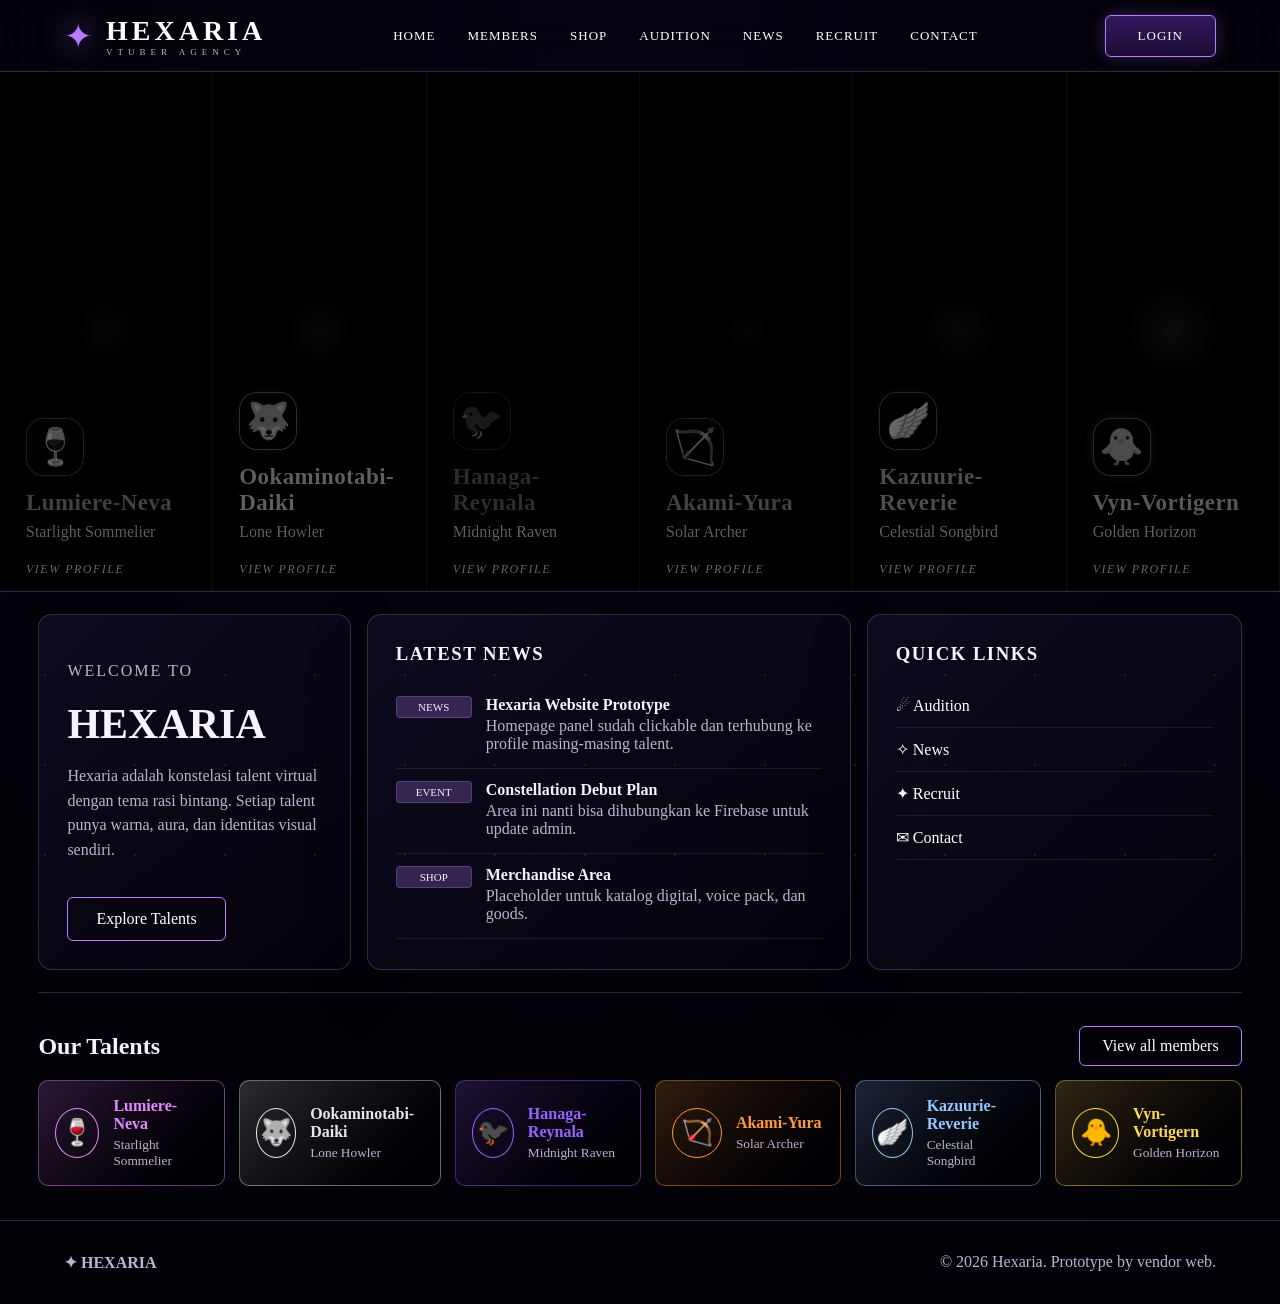
==== commit bd50dc23: "Add files via upload" ====
--- a/home.html
+++ b/home.html
@@ -1 +1,11 @@
-<!doctype html><html lang="id"><head><meta charset="utf-8"><meta name="viewport" content="width=device-width,initial-scale=1"><title>Hexaria — VTuber Constellation</title><link rel="stylesheet" href="assets/css/style.css?v=5"></head><body><div class="stars"></div><header class="nav"><div class="container nav-inner"><a class="brand" href="home.html"><img src="assets/img/logo-hexaria.svg" alt="Hexaria logo"></a><nav class="nav-links"><a href="home.html#members">Members</a><a href="pages/shop.html">Shop</a><a href="pages/audition.html">Audition</a><a href="pages/news.html">News</a><a href="pages/recruit.html">Recruit</a><a href="pages/contact.html">Contact</a></nav><button class="hamb" type="button">Menu</button></div></header><main><section class="hero container"><div class="hero-grid"><div class="hero-card"><img src="assets/img/talent-destiny-banner.png" alt="Hexaria talent destiny banner"><div class="hero-copy"><span class="eyebrow">VTuber Constellation Agency</span><h1>HEXARIA</h1><p>Rangka web awal untuk agensi VTuber bertema rasi bintang. Landing page ini menampilkan talent dengan tema masing-masing, schedule, news, audition, shop, recruit, dan contact. Gambar utama memakai asset Hexaria sendiri; tiap talent sementara memakai banner CSS agar nanti gampang diganti ke background official.</p><div class="actions"><a class="btn primary" href="#members">Explore Members</a><a class="btn" href="pages/audition.html">Audition</a></div></div></div></div></section><section id="members" class="section container"><div class="section-head"><div><span class="eyebrow">Talent Destiny</span><h2>Members</h2></div><p class="muted">Klik card talent untuk masuk ke profile masing-masing.</p></div><div id="talentGrid" class="talent-grid"></div></section><section class="section container"><div class="section-head"><div><span class="eyebrow">Live Constellation</span><h2>Schedule</h2></div></div><div id="scheduleRows" class="schedule"></div></section><section class="section container"><div class="section-head"><div><span class="eyebrow">Agency Features</span><h2>Core Pages</h2></div></div><div class="feature-grid"><a class="feature" href="pages/news.html"><b>News</b><span class="muted">Update event, debut, dan announcement.</span></a><a class="feature" href="pages/audition.html"><b>Audition</b><span class="muted">Form recruitment calon talent.</span></a><a class="feature" href="pages/shop.html"><b>Shop</b><span class="muted">Merchandise dan digital goods.</span></a><a class="feature" href="pages/recruit.html"><b>Recruit</b><span class="muted">Open staff, mod, editor, designer.</span></a></div></section></main><footer class="footer"><div class="container">© 2026 Hexaria. Static prototype by vendor web team. Ready for Firebase integration.</div></footer><script type="module" src="assets/js/app.js?v=5"></script><script type="module">Hexaria.initNav();Hexaria.renderTalents();Hexaria.renderSchedule();</script></body></html>+<!doctype html><html lang="en"><head><meta charset="UTF-8"><meta name="viewport" content="width=device-width, initial-scale=1.0"><title>Hexaria Agency</title><link rel="stylesheet" href="assets/css/style.css"></head><body><header class="site-header"><a class="brand" href="home.html"><span>✦</span><div><b>HEXARIA</b><small>VTUBER AGENCY</small></div></a><nav><a href="home.html">Home</a><a href="#members">Members</a><a href="pages/shop.html">Shop</a><a href="pages/audition.html">Audition</a><a href="pages/news.html">News</a><a href="pages/recruit.html">Recruit</a><a href="pages/contact.html">Contact</a></nav><a class="login" href="pages/login.html">Login</a></header><section class="hero-grid"><a class="talent-panel panel-1 theme-violet" style="--art:url('assets/img/talents/lumiere.svg')" href="pages/talents/lumiere-neva.html" aria-label="Open Lumiere-Neva profile"><div class="panel-overlay"></div><div class="panel-info"><span class="sigil">🍷</span><h2>Lumiere-Neva</h2><p>Starlight Sommelier</p><em>View Profile</em></div></a>
+<a class="talent-panel panel-2 theme-wolf" style="--art:url('assets/img/talents/daiki.svg')" href="pages/talents/ookaminotabi-daiki.html" aria-label="Open Ookaminotabi-Daiki profile"><div class="panel-overlay"></div><div class="panel-info"><span class="sigil">🐺</span><h2>Ookaminotabi-Daiki</h2><p>Lone Howler</p><em>View Profile</em></div></a>
+<a class="talent-panel panel-3 theme-raven" style="--art:url('assets/img/talents/reynala.svg')" href="pages/talents/hanaga-reynala.html" aria-label="Open Hanaga-Reynala profile"><div class="panel-overlay"></div><div class="panel-info"><span class="sigil">🐦‍⬛</span><h2>Hanaga-Reynala</h2><p>Midnight Raven</p><em>View Profile</em></div></a>
+<a class="talent-panel panel-4 theme-solar" style="--art:url('assets/img/talents/yura.svg')" href="pages/talents/akami-yura.html" aria-label="Open Akami-Yura profile"><div class="panel-overlay"></div><div class="panel-info"><span class="sigil">🏹</span><h2>Akami-Yura</h2><p>Solar Archer</p><em>View Profile</em></div></a>
+<a class="talent-panel panel-5 theme-celestial" style="--art:url('assets/img/talents/kazuurie.svg')" href="pages/talents/kazuurie-reverie.html" aria-label="Open Kazuurie-Reverie profile"><div class="panel-overlay"></div><div class="panel-info"><span class="sigil">🪽</span><h2>Kazuurie-Reverie</h2><p>Celestial Songbird</p><em>View Profile</em></div></a>
+<a class="talent-panel panel-6 theme-golden" style="--art:url('assets/img/talents/vyn.svg')" href="pages/talents/vyn-vortigern.html" aria-label="Open Vyn-Vortigern profile"><div class="panel-overlay"></div><div class="panel-info"><span class="sigil">🐥</span><h2>Vyn-Vortigern</h2><p>Golden Horizon</p><em>View Profile</em></div></a></section><section class="home-layout"><article class="glass welcome"><p class="eyebrow">Welcome to</p><h1>HEXARIA</h1><p>Hexaria adalah konstelasi talent virtual dengan tema rasi bintang. Setiap talent punya warna, aura, dan identitas visual sendiri.</p><a class="btn" href="#members">Explore Talents</a></article><article class="glass news"><h3>Latest News</h3><div class="news-item"><span>NEWS</span><div><b>Hexaria Website Prototype</b><p>Homepage panel sudah clickable dan terhubung ke profile masing-masing talent.</p></div></div><div class="news-item"><span>EVENT</span><div><b>Constellation Debut Plan</b><p>Area ini nanti bisa dihubungkan ke Firebase untuk update admin.</p></div></div><div class="news-item"><span>SHOP</span><div><b>Merchandise Area</b><p>Placeholder untuk katalog digital, voice pack, dan goods.</p></div></div></article><article class="glass quick"><h3>Quick Links</h3><a href="pages/audition.html">☄ Audition</a><a href="pages/news.html">✧ News</a><a href="pages/recruit.html">✦ Recruit</a><a href="pages/contact.html">✉ Contact</a></article></section><section id="members" class="members"><div class="section-title"><h2>Our Talents</h2><a href="#top">View all members</a></div><div class="mini-grid"><a class="mini-card theme-violet" href="pages/talents/lumiere-neva.html"><span>🍷</span><div><b>Lumiere-Neva</b><small>Starlight Sommelier</small></div></a>
+<a class="mini-card theme-wolf" href="pages/talents/ookaminotabi-daiki.html"><span>🐺</span><div><b>Ookaminotabi-Daiki</b><small>Lone Howler</small></div></a>
+<a class="mini-card theme-raven" href="pages/talents/hanaga-reynala.html"><span>🐦‍⬛</span><div><b>Hanaga-Reynala</b><small>Midnight Raven</small></div></a>
+<a class="mini-card theme-solar" href="pages/talents/akami-yura.html"><span>🏹</span><div><b>Akami-Yura</b><small>Solar Archer</small></div></a>
+<a class="mini-card theme-celestial" href="pages/talents/kazuurie-reverie.html"><span>🪽</span><div><b>Kazuurie-Reverie</b><small>Celestial Songbird</small></div></a>
+<a class="mini-card theme-golden" href="pages/talents/vyn-vortigern.html"><span>🐥</span><div><b>Vyn-Vortigern</b><small>Golden Horizon</small></div></a></div></section><footer><b>✦ HEXARIA</b><span>© 2026 Hexaria. Prototype by vendor web.</span></footer><script src="assets/js/main.js"></script></body></html>
--- a/assets/css/style.css
+++ b/assets/css/style.css
@@ -1,62 +1,2 @@
-@import url('./talents/lumiere.css');
-@import url('./talents/daiki.css');
-@import url('./talents/reynala.css');
-@import url('./talents/yura.css');
-@import url('./talents/kazuurie.css');
-@import url('./talents/vyn.css');
 
-:root{--bg:#070a14;--panel:rgba(16,22,44,.78);--panel2:rgba(255,255,255,.08);--text:#f7f8ff;--muted:#a7b0d8;--line:rgba(255,255,255,.12);--brand:#9edcff;--brand2:#b88cff;--gold:#ffe28a;--shadow:0 24px 80px rgba(0,0,0,.38)}*{box-sizing:border-box}html{scroll-behavior:smooth}body{margin:0;background:radial-gradient(circle at 18% 12%,rgba(119,140,255,.24),transparent 28%),radial-gradient(circle at 82% 18%,rgba(184,140,255,.18),transparent 30%),linear-gradient(180deg,#060713,#090d1c 52%,#050712);color:var(--text);font-family:Inter,ui-sans-serif,system-ui,-apple-system,Segoe UI,Arial,sans-serif;overflow-x:hidden}.stars,.stars:before,.stars:after{position:fixed;inset:0;content:"";pointer-events:none;background-image:radial-gradient(#fff 1px,transparent 1px);background-size:54px 54px;opacity:.13;z-index:-2}.stars:before{background-size:88px 88px;opacity:.09;transform:translateY(20px)}.stars:after{background-size:132px 132px;opacity:.06;transform:translateX(30px)}a{color:inherit;text-decoration:none}.container{width:min(1180px,calc(100% - 32px));margin:auto}.nav{position:sticky;top:0;z-index:20;backdrop-filter:blur(18px);background:rgba(5,7,17,.72);border-bottom:1px solid var(--line)}.nav-inner{height:72px;display:flex;align-items:center;justify-content:space-between;gap:16px}.brand{display:flex;align-items:center;gap:12px;font-weight:900;letter-spacing:.12em}.brand img{height:42px}.nav-links{display:flex;gap:22px;align-items:center;font-size:12px;letter-spacing:.18em;text-transform:uppercase;color:#dbe4ff}.nav-links a{opacity:.82}.nav-links a:hover{opacity:1;color:var(--brand)}.hamb{display:none;border:1px solid var(--line);background:var(--panel2);color:var(--text);border-radius:14px;padding:10px 12px}.hero{min-height:calc(100vh - 72px);display:grid;align-items:center;padding:42px 0 64px}.hero-grid{display:grid;grid-template-columns:1fr;gap:26px}.hero-card{position:relative;overflow:hidden;border:1px solid var(--line);background:linear-gradient(180deg,rgba(255,255,255,.08),rgba(255,255,255,.03));border-radius:34px;box-shadow:var(--shadow)}.hero-card img{display:block;width:100%;height:min(58vw,520px);object-fit:cover;object-position:center bottom;filter:saturate(1.08) contrast(1.03)}.hero-card:after{content:"";position:absolute;inset:auto 0 0;height:48%;background:linear-gradient(0deg,rgba(7,10,20,.92),transparent)}.hero-copy{position:absolute;left:clamp(20px,5vw,56px);bottom:clamp(18px,5vw,54px);z-index:2;max-width:650px}.eyebrow{color:var(--gold);font-weight:800;letter-spacing:.22em;text-transform:uppercase;font-size:12px}.hero h1{font-size:clamp(42px,8vw,96px);line-height:.92;margin:12px 0 12px;letter-spacing:-.06em}.hero p{color:#d9e2ff;line-height:1.7;max-width:620px}.actions{display:flex;gap:12px;flex-wrap:wrap;margin-top:24px}.btn{border:1px solid var(--line);border-radius:999px;padding:13px 18px;font-weight:800;background:rgba(255,255,255,.08);transition:.22s transform,.22s background}.btn:hover{transform:translateY(-2px);background:rgba(255,255,255,.14)}.btn.primary{background:linear-gradient(90deg,var(--brand),var(--brand2));color:#06101d;border:0}.section{padding:78px 0}.section-head{display:flex;align-items:end;justify-content:space-between;gap:18px;margin-bottom:24px}.section h2{font-size:clamp(30px,5vw,58px);margin:0;letter-spacing:-.04em}.muted{color:var(--muted);line-height:1.7}.talent-grid{display:grid;grid-template-columns:repeat(3,1fr);gap:18px}.talent-card{position:relative;overflow:hidden;border:1px solid var(--line);background:var(--panel);border-radius:28px;min-height:410px;box-shadow:0 20px 50px rgba(0,0,0,.24);transition:.25s transform,.25s border-color}.talent-card:hover{transform:translateY(-8px);border-color:rgba(158,220,255,.54)}.talent-card img{width:100%;height:310px;object-fit:cover;display:block}.talent-info{padding:18px}.talent-info h3{margin:0 0 6px;font-size:22px}.tags{display:flex;gap:8px;flex-wrap:wrap;margin-top:12px}.tag{font-size:12px;border:1px solid var(--line);border-radius:999px;padding:7px 10px;color:#dbe4ff;background:rgba(255,255,255,.05)}.feature-grid{display:grid;grid-template-columns:repeat(4,1fr);gap:14px}.feature{border:1px solid var(--line);border-radius:24px;background:rgba(255,255,255,.06);padding:22px}.feature b{display:block;font-size:18px;margin-bottom:8px}.schedule{border:1px solid var(--line);border-radius:28px;overflow:hidden;background:rgba(255,255,255,.05)}.row{display:grid;grid-template-columns:150px 1fr 160px;padding:18px;border-bottom:1px solid var(--line);gap:16px}.row:last-child{border-bottom:0}.footer{border-top:1px solid var(--line);padding:30px 0;color:var(--muted)}.loader-page{min-height:100vh;display:grid;place-items:center;padding:24px}.loader-box{text-align:center;width:min(560px,100%);border:1px solid var(--line);background:rgba(255,255,255,.06);border-radius:34px;padding:42px;box-shadow:var(--shadow)}.orbit{width:128px;height:128px;border:1px solid rgba(255,255,255,.16);border-radius:50%;margin:0 auto 26px;position:relative;animation:spin 2.8s linear infinite}.orbit:before,.orbit:after{content:"";position:absolute;border-radius:50%}.orbit:before{width:18px;height:18px;background:var(--brand);top:8px;left:18px;box-shadow:0 0 35px var(--brand)}.orbit:after{width:46px;height:46px;background:linear-gradient(135deg,var(--brand),var(--brand2));inset:40px;box-shadow:0 0 60px rgba(184,140,255,.6)}@keyframes spin{to{transform:rotate(360deg)}}.profile-hero{display:grid;grid-template-columns:420px 1fr;gap:34px;align-items:center;padding:62px 0}.profile-art{border:1px solid var(--line);border-radius:34px;overflow:hidden;background:rgba(255,255,255,.06);box-shadow:var(--shadow)}.profile-art img{display:block;width:100%}.profile-copy h1{font-size:clamp(40px,7vw,78px);line-height:.95;margin:8px 0 12px}.profile-stats{display:grid;grid-template-columns:repeat(3,1fr);gap:12px;margin:24px 0}.stat{border:1px solid var(--line);border-radius:18px;padding:14px;background:rgba(255,255,255,.06)}@media(max-width:900px){.nav-links{display:none;position:absolute;top:72px;left:16px;right:16px;flex-direction:column;align-items:stretch;padding:18px;border:1px solid var(--line);border-radius:22px;background:rgba(8,11,24,.96)}.nav-links.open{display:flex}.hamb{display:block}.talent-grid{grid-template-columns:1fr 1fr}.feature-grid{grid-template-columns:1fr 1fr}.profile-hero{grid-template-columns:1fr}.row{grid-template-columns:1fr}.hero-card img{height:540px}}@media(max-width:560px){.container{width:min(100% - 22px,1180px)}.talent-grid,.feature-grid{grid-template-columns:1fr}.hero-card{border-radius:24px}.hero-card img{height:560px}.hero-copy{left:18px;right:18px}.loader-box{padding:28px}.profile-stats{grid-template-columns:1fr}.brand img{height:34px}}@media(prefers-reduced-motion:reduce){*,*:before,*:after{animation:none!important;transition:none!important}}
-
-
-/* Talent system base: bentuk sama, rasa/warna/font tiap talent dipisah di assets/css/talents/*.css */
-
-.talent-grid{grid-template-columns:1fr;gap:16px}
-.talent-card{--t-accent:#b88cff;--t-accent2:#9edcff;--t-bg:#12162a;--t-font:Georgia,serif;--t-symbol:'✦';min-height:auto;display:grid;grid-template-columns:minmax(310px,43%) 1fr;align-items:stretch;background:linear-gradient(135deg,rgba(255,255,255,.055),rgba(255,255,255,.025));border-color:color-mix(in srgb,var(--t-accent) 34%,transparent);box-shadow:0 22px 64px rgba(0,0,0,.35),0 0 60px color-mix(in srgb,var(--t-accent) 13%,transparent)}
-.talent-card:hover{transform:translateY(-5px) scale(1.006);border-color:color-mix(in srgb,var(--t-accent) 68%,transparent)}
-.talent-banner{min-height:214px;position:relative;display:flex;align-items:center;justify-content:center;gap:20px;overflow:hidden;border-right:1px solid var(--line);isolation:isolate;background:var(--t-bg)}
-.talent-banner:before{content:'';position:absolute;inset:0;background:var(--t-scene);z-index:-3;transform:scale(1.02)}
-.talent-banner:after{content:'';position:absolute;inset:0;background:linear-gradient(90deg,rgba(0,0,0,.72),rgba(0,0,0,.12),rgba(0,0,0,.68));z-index:-2}
-.talent-banner .theme-pattern{position:absolute;inset:0;pointer-events:none;z-index:-1;background:var(--t-pattern);opacity:var(--t-pattern-opacity,.52);mix-blend-mode:screen}
-.talent-banner .theme-symbol{position:absolute;right:7%;top:50%;translate:0 -50%;font-size:clamp(82px,10vw,150px);font-family:var(--t-font);color:color-mix(in srgb,var(--t-accent) 45%,transparent);opacity:.33;filter:blur(.2px) drop-shadow(0 0 40px var(--t-accent))}.talent-banner .theme-symbol:before{content:var(--t-symbol)}
-.talent-icon{font-size:52px;filter:drop-shadow(0 14px 26px rgba(0,0,0,.65)) drop-shadow(0 0 22px var(--t-accent))}
-.talent-name{font-family:var(--t-font);font-size:clamp(27px,4vw,54px);line-height:1;letter-spacing:var(--t-letter,-.04em);color:var(--t-text,#fff);text-shadow:0 10px 34px rgba(0,0,0,.78),0 0 22px color-mix(in srgb,var(--t-accent) 55%,transparent)}
-.talent-info{position:relative;background:linear-gradient(135deg,color-mix(in srgb,var(--t-accent) 9%,transparent),rgba(255,255,255,.025));}
-.talent-info:before{content:var(--t-label);position:absolute;right:18px;top:16px;font-size:11px;letter-spacing:.18em;text-transform:uppercase;color:color-mix(in srgb,var(--t-accent) 65%,white);opacity:.52;font-weight:900}
-.talent-info h3{font-family:var(--t-font);letter-spacing:var(--t-letter,-.03em);color:var(--t-text,#fff)}
-.talent-card .tag{border-color:color-mix(in srgb,var(--t-accent) 33%,transparent);background:color-mix(in srgb,var(--t-accent) 12%,transparent)}
-.profile-cover,.profile-banner{--t-accent:#b88cff;--t-accent2:#9edcff;--t-bg:#12162a;--t-font:Georgia,serif;--t-symbol:'✦';}
-.profile-cover{min-height:340px;display:grid;align-items:center;border-bottom:1px solid var(--line);box-shadow:var(--shadow);position:relative;overflow:hidden;background:var(--t-bg)}
-.profile-cover:before{content:'';position:absolute;inset:0;background:var(--t-scene);filter:saturate(1.05);}
-.profile-cover:after{content:'';position:absolute;inset:0;background:linear-gradient(90deg,rgba(3,4,10,.88),rgba(3,4,10,.30),rgba(3,4,10,.74)),var(--t-pattern);opacity:.95}
-.profile-cover .container{position:relative;z-index:2}
-.profile-cover h1{font-family:var(--t-font);font-size:clamp(44px,8vw,94px);letter-spacing:var(--t-letter,-.04em);color:var(--t-text,#fff);margin:12px 0 8px;text-shadow:0 20px 50px rgba(0,0,0,.85),0 0 34px var(--t-accent)}
-.profile-banner{min-height:430px;display:grid;place-items:center;position:relative;overflow:hidden;background:var(--t-bg)}
-.profile-banner:before{content:'';position:absolute;inset:0;background:var(--t-scene);filter:saturate(1.1)}
-.profile-banner:after{content:var(--t-symbol);position:absolute;font-family:var(--t-font);font-size:190px;color:color-mix(in srgb,var(--t-accent) 42%,transparent);text-shadow:0 0 52px var(--t-accent);opacity:.45}
-.profile-banner span{position:relative;z-index:2;font-size:124px;filter:drop-shadow(0 22px 50px rgba(0,0,0,.78)) drop-shadow(0 0 28px var(--t-accent))}
-.profile-copy h1{font-family:var(--t-font);letter-spacing:var(--t-letter,-.04em);color:var(--t-text,#fff);text-shadow:0 0 24px color-mix(in srgb,var(--t-accent) 45%,transparent)}
-.hero-card img{object-position:center center}
-@media(max-width:760px){.talent-card{grid-template-columns:1fr}.talent-banner{border-right:0;border-bottom:1px solid var(--line);min-height:172px}.talent-name{font-size:31px}.talent-icon{font-size:42px}.talent-info:before{display:none}}
-
-
-/* V4 REAL THEME REWORK: setiap talent satu bentuk, tapi feel/font/warna/background beda total */
-.talent-grid{display:grid;grid-template-columns:1fr;gap:22px}
-.talent-card{overflow:hidden;border-width:1px;border-radius:30px;min-height:260px;grid-template-columns:48% 1fr;isolation:isolate}
-.talent-banner{min-height:260px;justify-content:flex-start;padding-left:clamp(22px,4vw,62px)}
-.talent-banner:before{transition:.35s transform,.35s filter}
-.talent-card:hover .talent-banner:before{transform:scale(1.08);filter:saturate(1.22) contrast(1.08)}
-.talent-banner:after{backdrop-filter:blur(.5px)}
-.talent-name{position:relative;z-index:3;max-width:70%;}
-.talent-icon{position:relative;z-index:4;font-size:clamp(42px,6vw,76px)}
-.talent-info{display:flex;flex-direction:column;justify-content:center;padding:28px 30px;min-height:260px}
-.talent-info h3{font-size:clamp(26px,3vw,44px);margin-top:8px}
-.talent-info small{font-weight:800;color:color-mix(in srgb,var(--t-accent) 70%,white)}
-.talent-card:before{content:'';position:absolute;inset:0;border-radius:inherit;pointer-events:none;background:linear-gradient(90deg,color-mix(in srgb,var(--t-accent) 28%,transparent),transparent 34%,color-mix(in srgb,var(--t-accent2) 18%,transparent));opacity:.58;z-index:0}
-.talent-card>*{position:relative;z-index:1}
-.theme-daiki{border-style:dashed}.theme-daiki .tag{border-radius:8px}.theme-daiki .talent-info{background:linear-gradient(135deg,rgba(225,235,245,.08),rgba(30,38,48,.14))}.theme-daiki .talent-banner{clip-path:polygon(0 0,100% 0,94% 100%,0 100%)}
-.theme-kazuurie{border-color:rgba(238,247,255,.45)}.theme-kazuurie .tag{border-radius:999px;background:rgba(255,255,255,.14)}.theme-kazuurie .talent-info{background:linear-gradient(135deg,rgba(216,199,255,.15),rgba(255,255,255,.05))}.theme-kazuurie .talent-banner{clip-path:ellipse(92% 86% at 40% 50%)}
-.theme-yura{border-color:rgba(255,159,45,.55)}.theme-yura .tag{border-radius:4px;text-transform:uppercase}.theme-yura .talent-info{background:linear-gradient(135deg,rgba(255,120,20,.13),rgba(20,6,1,.26))}.theme-yura .talent-banner{clip-path:polygon(0 0,96% 0,100% 50%,96% 100%,0 100%)}
-.theme-lumiere{border-color:rgba(255,147,255,.5)}.theme-lumiere .tag{border-radius:999px}.theme-lumiere .talent-info{background:linear-gradient(135deg,rgba(255,147,255,.13),rgba(30,8,58,.24))}.theme-lumiere .talent-banner{clip-path:polygon(0 0,100% 0,92% 50%,100% 100%,0 100%)}
-.theme-reynala{border-color:rgba(161,107,255,.45)}.theme-reynala .tag{border-radius:0}.theme-reynala .talent-info{background:linear-gradient(135deg,rgba(90,45,160,.14),rgba(0,0,0,.28))}.theme-reynala .talent-banner{clip-path:polygon(0 0,90% 0,100% 100%,0 100%)}
-.theme-vyn{border-color:rgba(255,210,75,.6)}.theme-vyn .tag{border-radius:16px 6px 16px 6px}.theme-vyn .talent-info{background:linear-gradient(135deg,rgba(255,210,75,.16),rgba(70,32,0,.24))}.theme-vyn .talent-banner{clip-path:polygon(0 0,100% 0,88% 100%,0 100%)}
-@media(max-width:760px){.talent-card{grid-template-columns:1fr}.talent-banner{clip-path:none!important;min-height:210px}.talent-name{max-width:100%}.talent-info{min-height:auto}}
+:root{--bg:#05030b;--line:rgba(190,145,255,.25);--text:#f8f1ff;--muted:#bfb2d2;--purple:#b97cff}*{box-sizing:border-box}html{scroll-behavior:smooth}body{margin:0;background:radial-gradient(circle at top,#171032 0,#05030b 42%,#020107 100%);color:var(--text);font-family:Georgia,'Times New Roman',serif;min-height:100vh}body:before{content:"";position:fixed;inset:0;background-image:radial-gradient(#fff 1px,transparent 1px);background-size:90px 90px;opacity:.09;pointer-events:none}.site-header{height:72px;display:flex;align-items:center;justify-content:space-between;padding:0 5vw;background:rgba(3,2,9,.78);backdrop-filter:blur(16px);border-bottom:1px solid var(--line);position:sticky;top:0;z-index:20}.brand{display:flex;align-items:center;gap:14px;color:white;text-decoration:none}.brand span{font-size:34px;color:var(--purple);filter:drop-shadow(0 0 16px var(--purple))}.brand b{font-size:28px;letter-spacing:4px}.brand small{display:block;font-size:9px;letter-spacing:5px;color:var(--muted)}nav{display:flex;gap:32px}nav a,.login{color:white;text-decoration:none;text-transform:uppercase;font-size:13px;letter-spacing:1px;position:relative}.login{padding:12px 32px;border:1px solid var(--purple);border-radius:6px;background:linear-gradient(180deg,rgba(138,75,255,.35),rgba(73,32,135,.35));box-shadow:0 0 18px rgba(185,124,255,.25)}nav a:after{content:"";position:absolute;left:0;right:0;bottom:-14px;height:2px;background:var(--purple);transform:scaleX(0);transition:.25s}nav a:hover:after{transform:scaleX(1)}.hero-grid{display:grid;grid-template-columns:repeat(6,1fr);height:520px;border-bottom:1px solid var(--line);overflow:hidden}.talent-panel{position:relative;display:block;overflow:hidden;text-decoration:none;color:white;border-right:1px solid rgba(255,255,255,.14);background-image:var(--art);background-repeat:no-repeat;background-size:cover;background-position:center;filter:grayscale(1) brightness(.42) contrast(1.08);transition:filter .38s ease,transform .38s ease,box-shadow .38s ease,background-size .38s ease}.talent-panel:before{content:"";position:absolute;inset:0;background:radial-gradient(circle at var(--mx,50%) var(--my,50%),color-mix(in srgb,var(--accent),transparent 72%),transparent 23%),linear-gradient(180deg,rgba(0,0,0,.15),rgba(0,0,0,.74) 72%,rgba(0,0,0,.94));opacity:.52;transition:.35s}.talent-panel:after{content:"";position:absolute;inset:-40%;background:var(--fx);opacity:0;transform:translateY(28px) scale(.96);transition:.42s ease;pointer-events:none}.talent-panel:hover,.talent-panel:focus-visible,.talent-panel.is-active{filter:grayscale(0) brightness(1.08) contrast(1.04) saturate(1.18);transform:translateY(-5px);box-shadow:inset 0 0 0 1px color-mix(in srgb,var(--accent),transparent 35%),0 0 42px color-mix(in srgb,var(--accent),transparent 62%);z-index:3}.talent-panel:hover:before,.talent-panel:focus-visible:before,.talent-panel.is-active:before{opacity:.18}.talent-panel:hover:after,.talent-panel:focus-visible:after,.talent-panel.is-active:after{opacity:.55;transform:translateY(0) scale(1);animation:talentFx 5s linear infinite}.panel-overlay{display:none}.panel-info{position:absolute;left:26px;right:20px;bottom:24px;text-shadow:0 0 14px rgba(0,0,0,.8);z-index:2;transform:translateY(10px);transition:.32s}.talent-panel:hover .panel-info,.talent-panel:focus-visible .panel-info,.talent-panel.is-active .panel-info{transform:translateY(0)}.sigil{font-size:36px;display:grid;place-items:center;width:58px;height:58px;margin-bottom:14px;border-radius:18px;background:rgba(0,0,0,.45);border:1px solid color-mix(in srgb,var(--accent),transparent 45%);box-shadow:0 0 22px color-mix(in srgb,var(--accent),transparent 70%)}.panel-info h2{margin:0;color:var(--accent);font-size:23px;letter-spacing:.4px}.panel-info p{margin:7px 0 18px;color:#f1eaff}.panel-info em{font-size:12px;text-transform:uppercase;letter-spacing:1.5px;color:white}.theme-violet{--accent:#e68aff;--dark:#2a0e48;--fx:radial-gradient(circle,#e68aff 0 1px,transparent 2px),linear-gradient(115deg,transparent 0 48%,rgba(230,138,255,.26) 50%,transparent 52%);background-color:#210837}.theme-wolf{--accent:#e8e8e8;--dark:#161616;--fx:radial-gradient(circle at 40% 30%,rgba(255,255,255,.7),transparent 4%),linear-gradient(145deg,transparent 0 47%,rgba(255,255,255,.22) 50%,transparent 55%);background-color:#090909}.theme-raven{--accent:#9b62ff;--dark:#160b36;--fx:radial-gradient(ellipse at 30% 20%,rgba(155,98,255,.42),transparent 28%),repeating-linear-gradient(120deg,transparent 0 18px,rgba(155,98,255,.14) 20px,transparent 34px);background-color:#100521}.theme-solar{--accent:#ff9c31;--dark:#361500;--fx:radial-gradient(circle at 35% 70%,rgba(255,156,49,.55),transparent 22%),repeating-linear-gradient(25deg,transparent 0 24px,rgba(255,156,49,.14) 26px,transparent 42px);background-color:#1a0800}.theme-celestial{--accent:#94c8ff;--dark:#071f3d;--fx:radial-gradient(circle,#94c8ff 0 1px,transparent 2px),linear-gradient(70deg,transparent 0 44%,rgba(148,200,255,.2) 50%,transparent 56%);background-color:#031326}.theme-golden{--accent:#ffd850;--dark:#4a3200;--fx:radial-gradient(circle at 70% 32%,rgba(255,216,80,.6),transparent 20%),repeating-radial-gradient(circle at 55% 48%,rgba(255,216,80,.14) 0 2px,transparent 3px 22px);background-color:#221400}@keyframes talentFx{from{background-position:0 0,0 0}to{background-position:0 90px,80px 0}}.home-layout{display:grid;grid-template-columns:1fr 1.55fr 1.2fr;gap:16px;padding:22px 3vw}.glass{border:1px solid var(--line);background:linear-gradient(135deg,rgba(15,13,33,.8),rgba(5,3,14,.55));border-radius:14px;padding:28px;box-shadow:0 18px 60px rgba(0,0,0,.22)}.eyebrow{text-transform:uppercase;letter-spacing:2px}.welcome h1{font-size:42px;margin:0}.welcome p{line-height:1.55;color:var(--muted)}.btn{display:inline-block;margin-top:18px;color:white;text-decoration:none;border:1px solid var(--purple);padding:12px 28px;border-radius:6px}.news h3,.quick h3{margin-top:0;text-transform:uppercase;letter-spacing:1.5px}.news-item{display:grid;grid-template-columns:76px 1fr;gap:14px;padding:12px 0;border-bottom:1px solid rgba(255,255,255,.09)}.news-item span{font-size:11px;background:rgba(185,124,255,.25);border:1px solid var(--line);height:22px;text-align:center;padding-top:4px;border-radius:4px}.news-item p{margin:3px 0;color:var(--muted)}.quick a{display:block;color:white;text-decoration:none;padding:12px 0;border-bottom:1px solid rgba(255,255,255,.08)}.members{padding:0 3vw 34px}.section-title{display:flex;justify-content:space-between;align-items:center;border-top:1px solid var(--line);padding-top:20px}.section-title a{color:white;text-decoration:none;border:1px solid var(--purple);padding:10px 22px;border-radius:6px}.mini-grid{display:grid;grid-template-columns:repeat(6,1fr);gap:14px}.mini-card{display:flex;align-items:center;gap:14px;padding:16px;border:1px solid color-mix(in srgb,var(--accent),transparent 60%);border-radius:10px;text-decoration:none;color:white;background:linear-gradient(135deg,color-mix(in srgb,var(--accent),transparent 82%),rgba(0,0,0,.45));transition:.2s}.mini-card:hover{transform:translateY(-5px);box-shadow:0 0 24px color-mix(in srgb,var(--accent),transparent 75%)}.mini-card span{width:50px;height:50px;display:grid;place-items:center;border-radius:50%;border:1px solid var(--accent);font-size:26px}.mini-card b{color:var(--accent)}.mini-card small{display:block;color:var(--muted);margin-top:4px}footer{display:flex;justify-content:space-between;padding:32px 5vw;border-top:1px solid var(--line);color:var(--muted)}.gate-body{display:grid;place-items:center}.gate{text-align:center}.gate-mark{font-size:64px;color:var(--purple);animation:pulse 1.4s infinite}.gate h1{font-size:56px;letter-spacing:8px;margin:10px 0}.loader{width:260px;height:5px;background:rgba(255,255,255,.12);border-radius:999px;margin:32px auto 14px;overflow:hidden}.loader span{display:block;height:100%;width:40%;background:var(--purple);animation:load 1.4s infinite}.enter{display:inline-block;margin-top:30px;color:white;text-decoration:none;border:1px solid var(--purple);padding:12px 26px;border-radius:8px}.profile-page{min-height:100vh}.profile-hero{display:grid;grid-template-columns:1.1fr .9fr;gap:32px;align-items:end;min-height:calc(100vh - 72px);padding:7vw 6vw;background:radial-gradient(circle at 25% 20%,color-mix(in srgb,var(--accent),transparent 72%),transparent 34%),linear-gradient(135deg,var(--dark),#04020a 56%)}.profile-copy h1{font-size:72px;margin:0;color:var(--accent);text-shadow:0 0 28px color-mix(in srgb,var(--accent),transparent 55%)}.profile-copy h2{font-size:28px;font-weight:400}.profile-copy p{max-width:720px;line-height:1.7;color:var(--muted)}.profile-badge{border:1px solid color-mix(in srgb,var(--accent),transparent 45%);border-radius:22px;padding:28px;background:rgba(0,0,0,.35);box-shadow:0 0 60px color-mix(in srgb,var(--accent),transparent 80%)}.profile-badge .big{font-size:92px}.profile-badge dl{display:grid;grid-template-columns:auto 1fr;gap:12px 18px}.profile-badge dt{color:var(--accent)}.profile-actions a{display:inline-block;margin-right:12px;color:white;text-decoration:none;border:1px solid var(--accent);padding:12px 24px;border-radius:8px}.basic-page{padding:80px 6vw}.basic-page h1{font-size:52px;color:var(--purple)}@keyframes load{0%{transform:translateX(-120%)}100%{transform:translateX(280%)}}@keyframes pulse{50%{transform:scale(1.1);filter:drop-shadow(0 0 22px var(--purple))}}@media(max-width:1000px){.site-header{height:auto;min-height:72px;flex-wrap:wrap;padding:14px 4vw}nav{order:3;width:100%;overflow-x:auto;padding:12px 0;gap:22px}.hero-grid{grid-template-columns:repeat(2,1fr);height:auto}.talent-panel{height:380px;background-size:cover}.home-layout,.mini-grid{grid-template-columns:1fr}.mini-card{min-height:90px}}@media(max-width:560px){.hero-grid{grid-template-columns:1fr}.talent-panel{height:420px}.panel-info h2{font-size:27px}.home-layout{padding:16px}.profile-hero{grid-template-columns:1fr}.profile-copy h1{font-size:46px}.brand b{font-size:22px}.login{display:none}}
